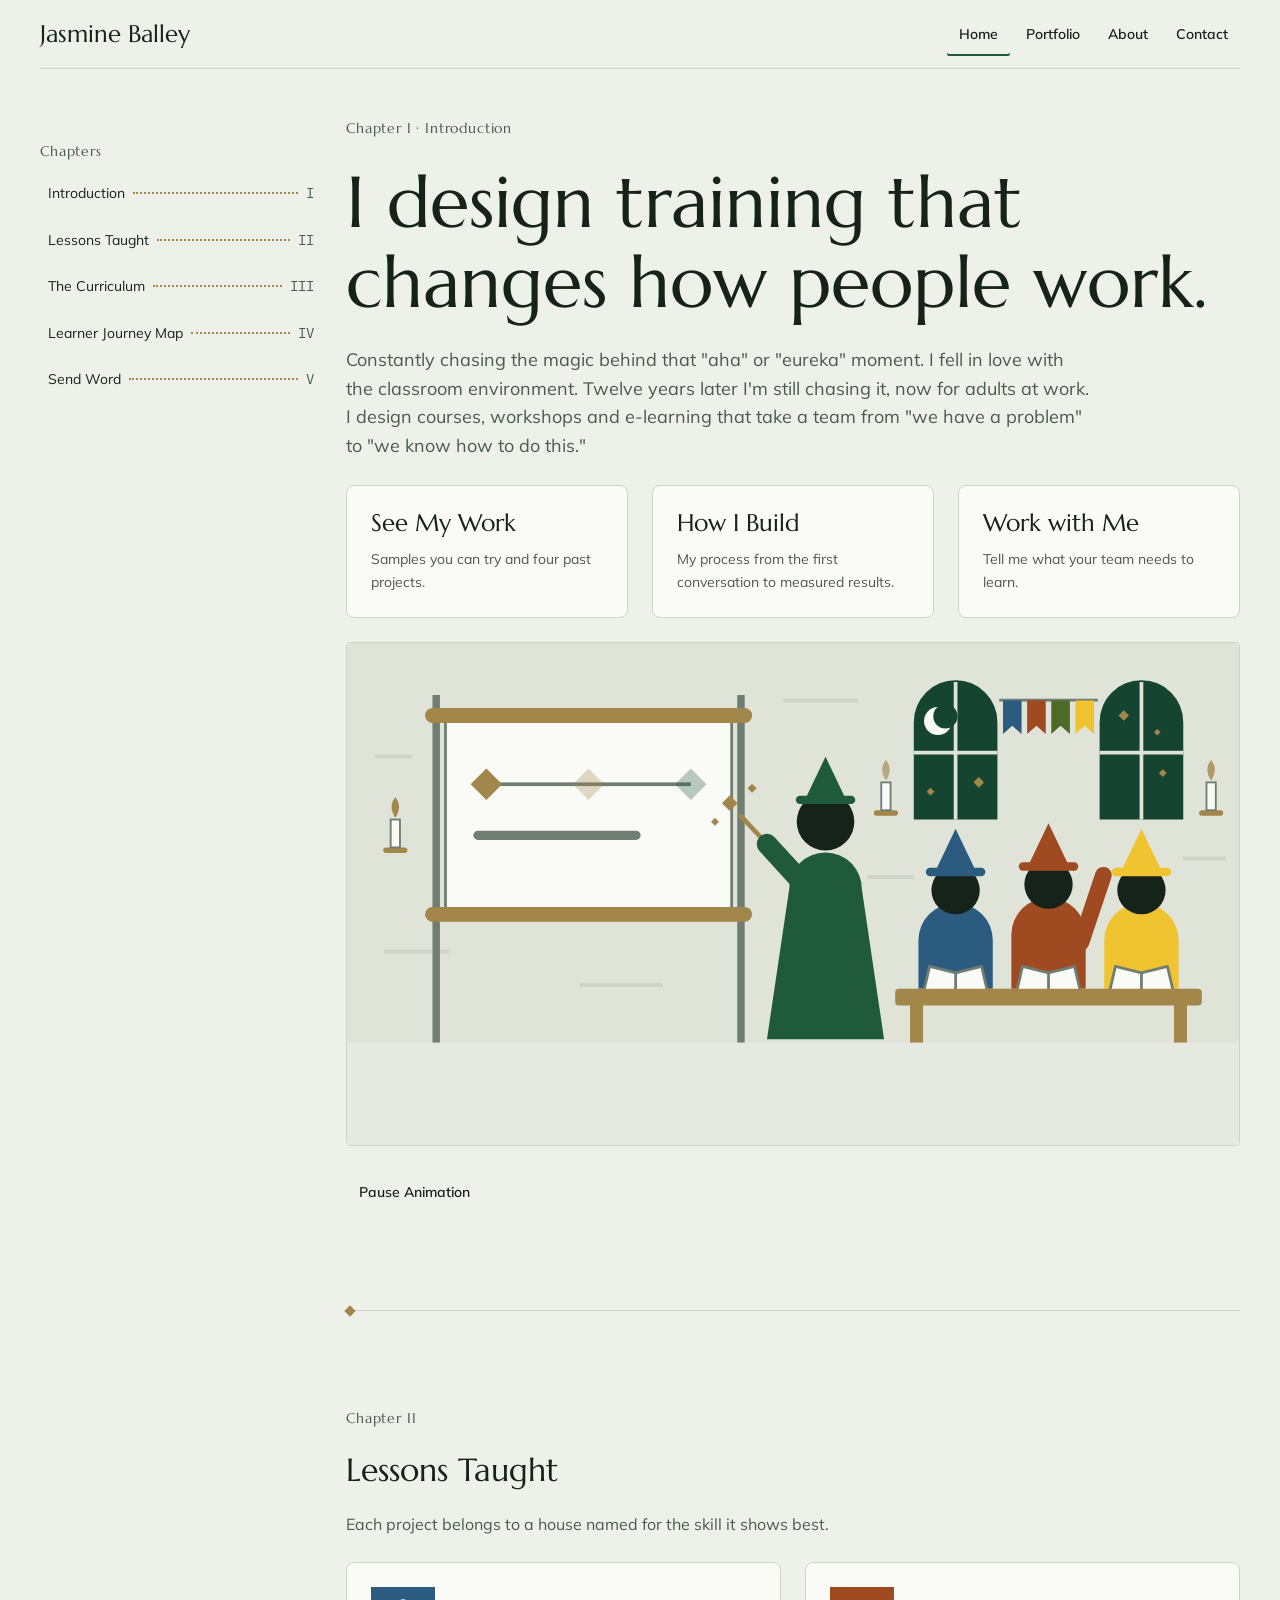
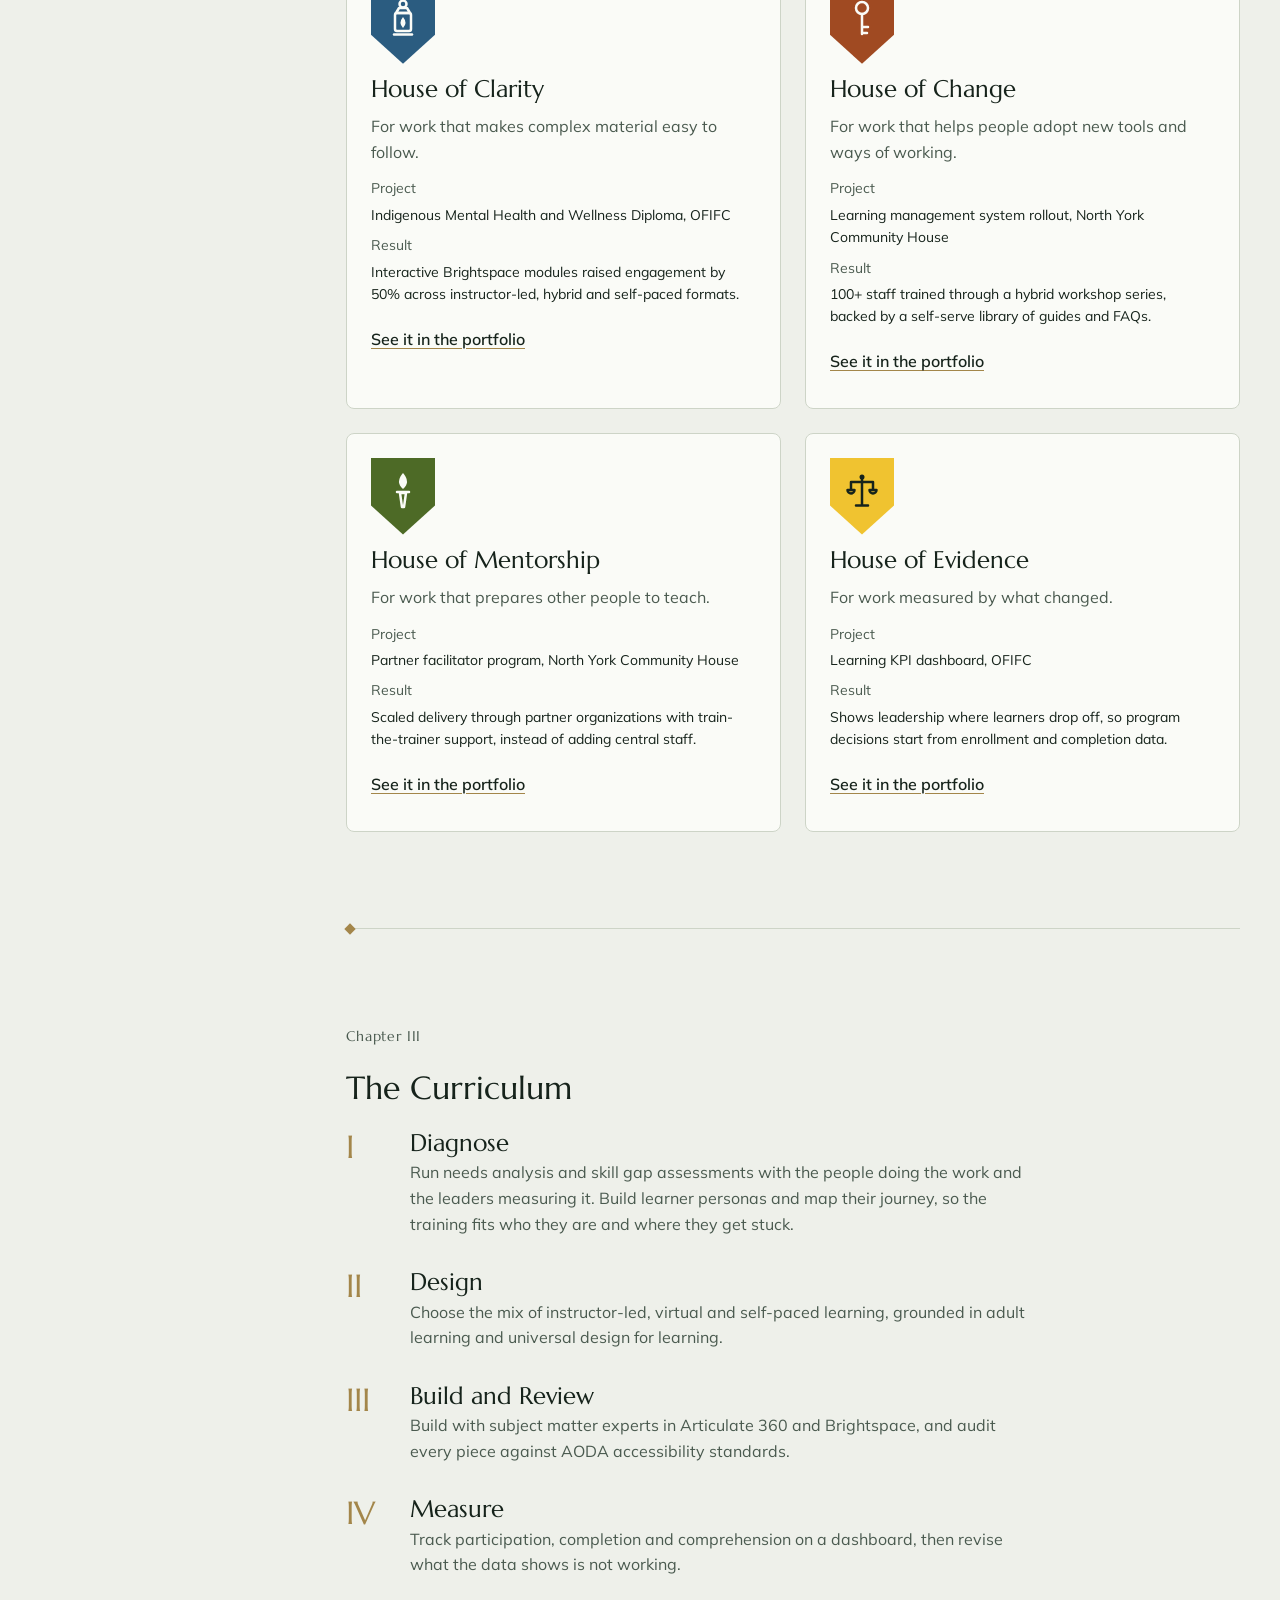
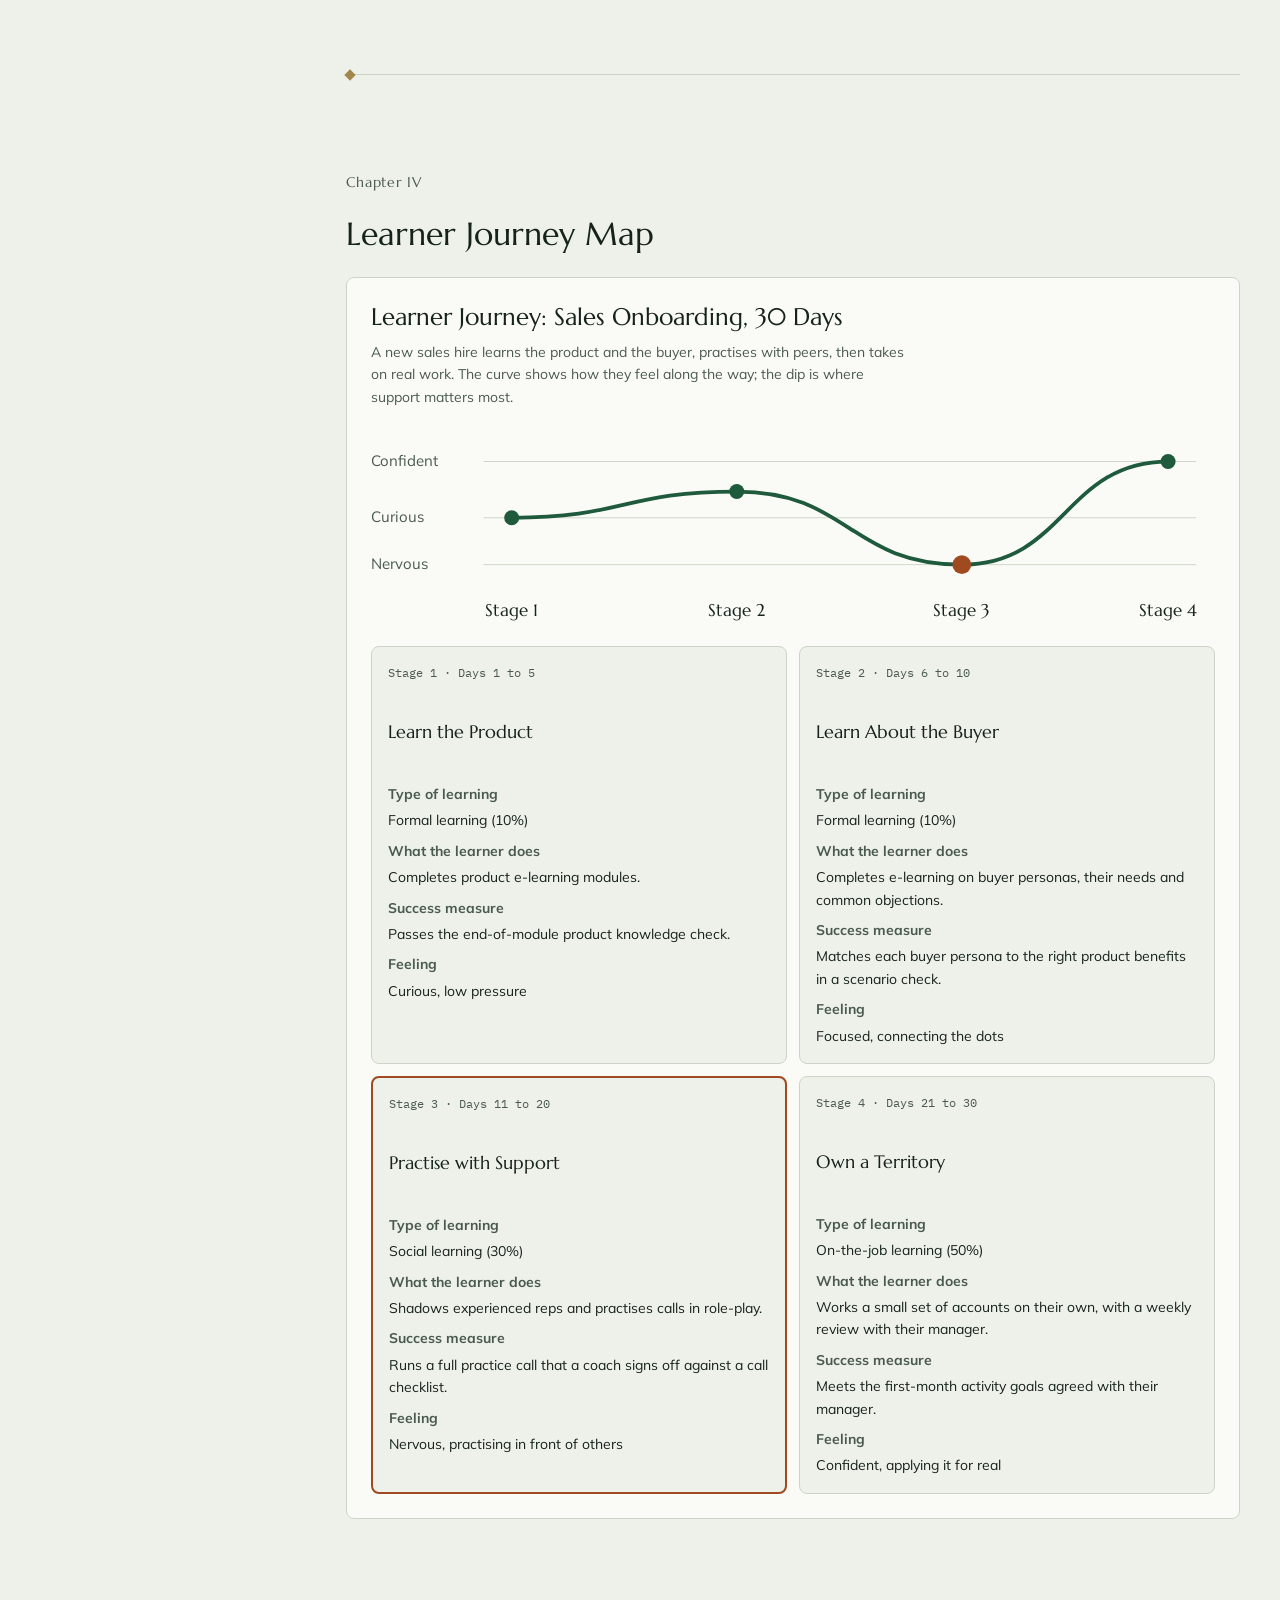
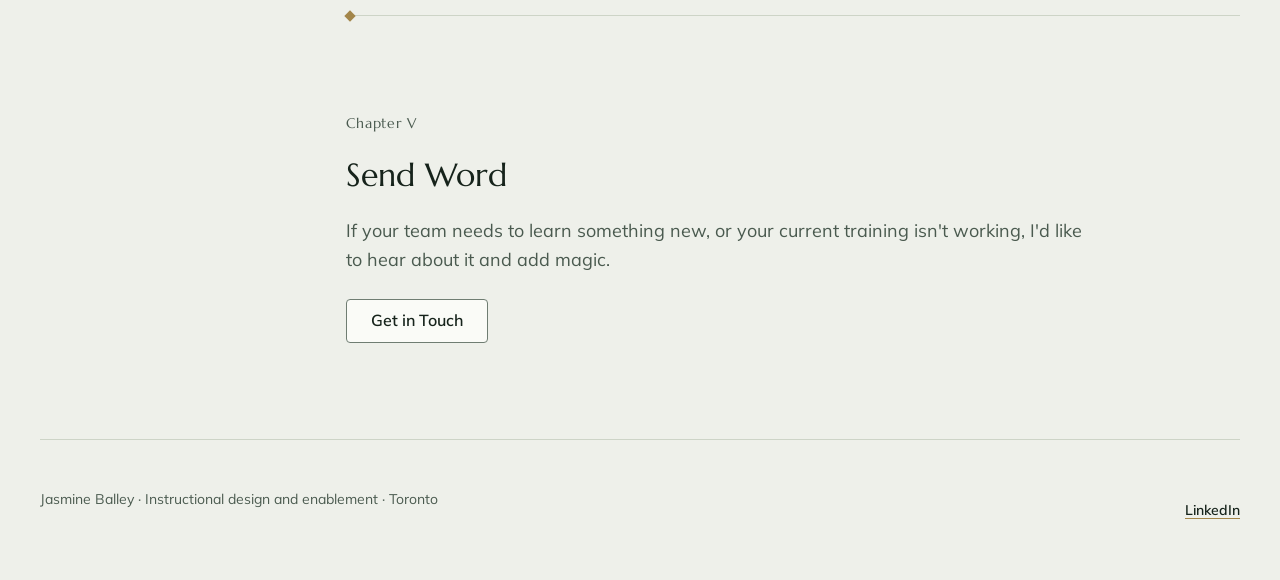
==== index.html @ 53a8314f "Add portfolio website for jasmineballey.com Home, Portfolio, About, sample course (six modules) and " ====
<!doctype html>
<html lang="en">
<head>
<meta charset="utf-8">
<meta name="viewport" content="width=device-width, initial-scale=1, viewport-fit=cover">
<title>Jasmine Balley | Instructional Designer</title>
<meta name="description" content="Jasmine Balley is an instructional designer who builds courses, workshops and e-learning that help teams learn new ways of working.">
<link rel="preconnect" href="https://fonts.googleapis.com">
<link rel="preconnect" href="https://fonts.gstatic.com" crossorigin>
<link rel="stylesheet" href="https://fonts.googleapis.com/css2?family=Marcellus&family=Mulish:wght@400;600;700&family=IBM+Plex+Mono:wght@400;500&display=swap">
<link rel="stylesheet" href="tokens.css">
<link rel="stylesheet" href="site.css">
</head>
<body>
<div class="site">
  <div class="wf"><div class="wf-inner">
    <header class="site-header">
  <a class="brand" href="index.html">Jasmine Balley</a>
  <nav class="site-nav" aria-label="Main">
    <ul>
      <li><a class="nav-link" href="index.html" aria-current="page">Home</a></li>
      <li><a class="nav-link" href="portfolio.html">Portfolio</a></li>
      <li><a class="nav-link" href="about.html">About</a></li>
      <li><a class="nav-link" href="index.html#c-5">Contact</a></li>
    </ul>
  </nav>
</header>

    <div class="g12">
      <aside class="md-4 lg-3">
        <nav class="toc" aria-label="Chapters">
          <p class="eyebrow">Chapters</p>
          <ol>
            <li><a href="#c-1"><span class="title">Introduction</span><span class="num">I</span></a></li>
            <li><a href="#c-2"><span class="title">Lessons Taught</span><span class="num">II</span></a></li>
            <li><a href="#c-3"><span class="title">The Curriculum</span><span class="num">III</span></a></li>
            <li><a href="#c-4"><span class="title">Learner Journey Map</span><span class="num">IV</span></a></li>
            <li><a href="#c-5"><span class="title">Send Word</span><span class="num">V</span></a></li>
          </ol>
        </nav>
      </aside>

      <main class="md-8 lg-9">
        <section class="chapter" id="c-1" aria-labelledby="c-1-h">
          <p class="eyebrow">Chapter I · Introduction</p>
          <h1 class="display" id="c-1-h">I design training that changes how people work.</h1>
          <p class="lead">Constantly chasing the magic behind that "aha" or "eureka" moment. I fell in love with the classroom environment. Twelve years later I'm still chasing it, now for adults at work. I design courses, workshops and e-learning that take a team from "we have a problem" to "we know how to do this."</p>
          <div class="doors">
            <a class="card door" href="portfolio.html"><span class="door-title">See My Work</span><span class="door-text">Samples you can try and four past projects.</span></a>
            <a class="card door" href="#c-3"><span class="door-title">How I Build</span><span class="door-text">My process from the first conversation to measured results.</span></a>
            <a class="card door" href="#c-5"><span class="door-title">Work with Me</span><span class="door-text">Tell me what your team needs to learn.</span></a>
          </div>
          <svg class="ill home-ill" viewBox="0 0 960 540" role="img" aria-label="Animated illustration: in a castle classroom at night, an instructor in a pointed hat casts three spells with her wand. Each spell sends sparkles to a scroll and adds one step of a three-step plan. When the plan is complete, a learner at the desk waves a raised hand.">
            <rect class="f-wall" width="960" height="540"/>
            <rect class="f-subtle" x="40" y="330" width="70" height="4"/><rect class="f-subtle" x="250" y="366" width="90" height="4"/><rect class="f-subtle" x="470" y="60" width="80" height="4"/><rect class="f-subtle" x="30" y="120" width="40" height="4"/><rect class="f-subtle" x="560" y="250" width="50" height="4"/><rect class="f-subtle" x="900" y="230" width="46" height="4"/>
            <rect class="f-floor" y="430" width="960" height="110"/>
            <path class="f-night" d="M610 190 V85 a45 45 0 0 1 90 0 V190 Z"/><rect class="f-wall" x="653" y="42" width="4" height="148"/><rect class="f-wall" x="610" y="116" width="90" height="4"/><path class="f-night" d="M810 190 V85 a45 45 0 0 1 90 0 V190 Z"/><rect class="f-wall" x="853" y="42" width="4" height="148"/><rect class="f-wall" x="810" y="116" width="90" height="4"/>
            <circle class="f-surface" cx="636" cy="84" r="15"/><circle class="f-night" cx="644" cy="79" r="13"/>
            <rect class="f-gold" x="676" y="146" width="8" height="8" transform="rotate(45 680 150)"/><rect class="f-gold" x="625" y="157" width="6" height="6" transform="rotate(45 628 160)"/><rect class="f-gold" x="832" y="74" width="8" height="8" transform="rotate(45 836 78)"/><rect class="f-gold" x="875" y="137" width="6" height="6" transform="rotate(45 878 140)"/><rect class="f-gold" x="869.5" y="93.5" width="5" height="5" transform="rotate(45 872 96)"/>
            <rect class="f-line" x="702" y="60" width="106" height="3"/>
            <path class="f-clarity" d="M706 62 h20 v36 l-10 -9 l-10 9 Z"/><path class="f-change" d="M732 62 h20 v36 l-10 -9 l-10 9 Z"/><path class="f-mentorship" d="M758 62 h20 v36 l-10 -9 l-10 9 Z"/><path class="f-evidence" d="M784 62 h20 v36 l-10 -9 l-10 9 Z"/>
            <rect class="f-gold" x="567" y="180" width="26" height="6" rx="3"/><rect class="f-surface s-line" x="575" y="150" width="10" height="30" stroke-width="2"/><path class="f-gold" d="M580 148 q8 -12 0 -22 q-8 10 0 22 Z"><animate attributeName="opacity" values="1;0.6;0.9;0.7;1" dur="1.4s" begin="-0.0s" repeatCount="indefinite"/></path><rect class="f-gold" x="917" y="180" width="26" height="6" rx="3"/><rect class="f-surface s-line" x="925" y="150" width="10" height="30" stroke-width="2"/><path class="f-gold" d="M930 148 q8 -12 0 -22 q-8 10 0 22 Z"><animate attributeName="opacity" values="1;0.6;0.9;0.7;1" dur="1.4s" begin="-0.5s" repeatCount="indefinite"/></path><rect class="f-gold" x="39" y="220" width="26" height="6" rx="3"/><rect class="f-surface s-line" x="47" y="190" width="10" height="30" stroke-width="2"/><path class="f-gold" d="M52 188 q8 -12 0 -22 q-8 10 0 22 Z"><animate attributeName="opacity" values="1;0.6;0.9;0.7;1" dur="1.4s" begin="-1.0s" repeatCount="indefinite"/></path>
            <rect class="f-line" x="92" y="56" width="8" height="374"/>
            <rect class="f-line" x="420" y="56" width="8" height="374"/>
            <rect class="f-surface s-line" x="106" y="84" width="308" height="206" stroke-width="3"/>
            <rect class="f-gold" x="84" y="70" width="352" height="16" rx="8"/>
            <rect class="f-gold" x="84" y="284" width="352" height="16" rx="8"/>
            <rect class="f-line" x="150" y="150" width="220" height="4"/>
            <g opacity="0.3"><animate attributeName="opacity" values="0.3;0.3;1;1;0.3;0.3" keyTimes="0.0000;0.1556;0.1889;0.9111;0.9667;1.0000" dur="9s" repeatCount="indefinite"/><rect class="f-gold" x="138" y="140" width="24" height="24" transform="rotate(45 150 152)"/></g>
            <g opacity="0.3"><animate attributeName="opacity" values="0.3;0.3;1;1;0.3;0.3" keyTimes="0.0000;0.3778;0.4111;0.9111;0.9667;1.0000" dur="9s" repeatCount="indefinite"/><rect class="f-gold" x="248" y="140" width="24" height="24" transform="rotate(45 260 152)"/></g>
            <g opacity="0.3"><animate attributeName="opacity" values="0.3;0.3;1;1;0.3;0.3" keyTimes="0.0000;0.6000;0.6333;0.9111;0.9667;1.0000" dur="9s" repeatCount="indefinite"/><rect class="f-accent" x="358" y="140" width="24" height="24" transform="rotate(45 370 152)"/></g>
            <rect class="f-line" x="136" y="202" width="180" height="10" rx="5" opacity="0"><animate attributeName="opacity" values="0;0;1;1;0;0" keyTimes="0.0000;0.1556;0.1889;0.9111;0.9667;1.0000" dur="9s" repeatCount="indefinite"/></rect>
            <rect class="f-line" x="136" y="228" width="240" height="10" rx="5" opacity="0"><animate attributeName="opacity" values="0;0;1;1;0;0" keyTimes="0.0000;0.3778;0.4111;0.9111;0.9667;1.0000" dur="9s" repeatCount="indefinite"/></rect>
            <rect class="f-line" x="136" y="254" width="140" height="10" rx="5" opacity="0"><animate attributeName="opacity" values="0;0;1;1;0;0" keyTimes="0.0000;0.6000;0.6333;0.9111;0.9667;1.0000" dur="9s" repeatCount="indefinite"/></rect>
            <g>
            <animateTransform attributeName="transform" type="translate" values="0 0;0 -4;0 0" dur="3s" repeatCount="indefinite" calcMode="spline" keySplines="0.4 0 0.6 1;0.4 0 0.6 1"/>
            <g>
            <animateTransform attributeName="transform" type="rotate" values="0 494 266;18 494 266;-12 494 266;0 494 266;0 494 266;18 494 266;-12 494 266;0 494 266;0 494 266;18 494 266;-12 494 266;0 494 266;0 494 266" keyTimes="0.0000;0.0556;0.0944;0.1556;0.2222;0.2778;0.3167;0.3778;0.4444;0.5000;0.5389;0.6000;1.0000" dur="9s" repeatCount="indefinite" calcMode="spline" keySplines="0.4 0 0.2 1;0.4 0 0.2 1;0.4 0 0.2 1;0.4 0 0.2 1;0.4 0 0.2 1;0.4 0 0.2 1;0.4 0 0.2 1;0.4 0 0.2 1;0.4 0 0.2 1;0.4 0 0.2 1;0.4 0 0.2 1;0.4 0 0.2 1"/>
            <path class="s-gold" d="M452 220 L424 190" stroke-width="5" stroke-linecap="round"/>
            <rect class="f-gold" x="406" y="170" width="12" height="12" transform="rotate(45 412 176)"/><rect class="f-gold" x="432.5" y="156.5" width="7" height="7" transform="rotate(45 436 160)"/><rect class="f-gold" x="393" y="193" width="6" height="6" transform="rotate(45 396 196)"/>
            <path class="s-accent" d="M494 266 L452 220" stroke-width="22" stroke-linecap="round"/>
            </g>
            <path class="f-accent" d="M452 430 L476 268 a39 39 0 0 1 78 0 L578 430 Z"/>
            <circle class="f-ink" cx="515" cy="196" r="31"/>
            <path class="f-accent" d="M493 172 L515 126 L537 172 Z"/><rect class="f-accent" x="483" y="168" width="64" height="9" rx="4.5"/>
            </g>
            <g opacity="0"><animate attributeName="opacity" values="0;0;1;1;0;0" keyTimes="0.0000;0.0889;0.1000;0.1444;0.1556;1.0000" dur="9s" repeatCount="indefinite"/><animateTransform attributeName="transform" type="translate" values="0 0;0 0;-130 -67;-260 -54;-260 -54" keyTimes="0.0000;0.0889;0.1222;0.1556;1.0000" dur="9s" repeatCount="indefinite"/><rect class="f-gold" x="404" y="200" width="12" height="12" transform="rotate(45 410 206)"/></g><g opacity="0"><animate attributeName="opacity" values="0;0;1;1;0;0" keyTimes="0.0000;0.0956;0.1067;0.1511;0.1622;1.0000" dur="9s" repeatCount="indefinite"/><animateTransform attributeName="transform" type="translate" values="0 0;0 0;-130 -43;-260 -54;-260 -54" keyTimes="0.0000;0.0956;0.1289;0.1622;1.0000" dur="9s" repeatCount="indefinite"/><rect class="f-gold" x="406" y="202" width="8" height="8" transform="rotate(45 410 206)"/></g><g opacity="0"><animate attributeName="opacity" values="0;0;1;1;0;0" keyTimes="0.0000;0.1022;0.1133;0.1578;0.1689;1.0000" dur="9s" repeatCount="indefinite"/><animateTransform attributeName="transform" type="translate" values="0 0;0 0;-130 -19;-260 -54;-260 -54" keyTimes="0.0000;0.1022;0.1356;0.1689;1.0000" dur="9s" repeatCount="indefinite"/><rect class="f-gold" x="405" y="201" width="10" height="10" transform="rotate(45 410 206)"/></g><g opacity="0"><animate attributeName="opacity" values="0;0;1;1;0;0" keyTimes="0.0000;0.3111;0.3222;0.3667;0.3778;1.0000" dur="9s" repeatCount="indefinite"/><animateTransform attributeName="transform" type="translate" values="0 0;0 0;-75 -67;-150 -54;-150 -54" keyTimes="0.0000;0.3111;0.3444;0.3778;1.0000" dur="9s" repeatCount="indefinite"/><rect class="f-gold" x="404" y="200" width="12" height="12" transform="rotate(45 410 206)"/></g><g opacity="0"><animate attributeName="opacity" values="0;0;1;1;0;0" keyTimes="0.0000;0.3178;0.3289;0.3733;0.3844;1.0000" dur="9s" repeatCount="indefinite"/><animateTransform attributeName="transform" type="translate" values="0 0;0 0;-75 -43;-150 -54;-150 -54" keyTimes="0.0000;0.3178;0.3511;0.3844;1.0000" dur="9s" repeatCount="indefinite"/><rect class="f-gold" x="406" y="202" width="8" height="8" transform="rotate(45 410 206)"/></g><g opacity="0"><animate attributeName="opacity" values="0;0;1;1;0;0" keyTimes="0.0000;0.3244;0.3356;0.3800;0.3911;1.0000" dur="9s" repeatCount="indefinite"/><animateTransform attributeName="transform" type="translate" values="0 0;0 0;-75 -19;-150 -54;-150 -54" keyTimes="0.0000;0.3244;0.3578;0.3911;1.0000" dur="9s" repeatCount="indefinite"/><rect class="f-gold" x="405" y="201" width="10" height="10" transform="rotate(45 410 206)"/></g><g opacity="0"><animate attributeName="opacity" values="0;0;1;1;0;0" keyTimes="0.0000;0.5333;0.5444;0.5889;0.6000;1.0000" dur="9s" repeatCount="indefinite"/><animateTransform attributeName="transform" type="translate" values="0 0;0 0;-20 -67;-40 -54;-40 -54" keyTimes="0.0000;0.5333;0.5667;0.6000;1.0000" dur="9s" repeatCount="indefinite"/><rect class="f-gold" x="404" y="200" width="12" height="12" transform="rotate(45 410 206)"/></g><g opacity="0"><animate attributeName="opacity" values="0;0;1;1;0;0" keyTimes="0.0000;0.5400;0.5511;0.5956;0.6067;1.0000" dur="9s" repeatCount="indefinite"/><animateTransform attributeName="transform" type="translate" values="0 0;0 0;-20 -43;-40 -54;-40 -54" keyTimes="0.0000;0.5400;0.5733;0.6067;1.0000" dur="9s" repeatCount="indefinite"/><rect class="f-gold" x="406" y="202" width="8" height="8" transform="rotate(45 410 206)"/></g><g opacity="0"><animate attributeName="opacity" values="0;0;1;1;0;0" keyTimes="0.0000;0.5467;0.5578;0.6022;0.6133;1.0000" dur="9s" repeatCount="indefinite"/><animateTransform attributeName="transform" type="translate" values="0 0;0 0;-20 -19;-40 -54;-40 -54" keyTimes="0.0000;0.5467;0.5800;0.6133;1.0000" dur="9s" repeatCount="indefinite"/><rect class="f-gold" x="405" y="201" width="10" height="10" transform="rotate(45 410 206)"/></g>
            <path class="f-clarity" d="M615 372 V320 a40 40 0 0 1 80 0 V372 Z"/>
            <circle class="f-ink" cx="655" cy="266" r="26"/>
            <path class="f-clarity" d="M633 246 L655 200 L677 246 Z"/><rect class="f-clarity" x="623" y="242" width="64" height="9" rx="4.5"/>
            <g><animateTransform attributeName="transform" type="rotate" values="0 790 322;0 790 322;10 790 322;-4 790 322;10 790 322;-4 790 322;0 790 322;0 790 322" keyTimes="0.0000;0.6667;0.7056;0.7444;0.7833;0.8222;0.8611;1.0000" dur="9s" repeatCount="indefinite"/><path class="s-change" d="M790 322 L814 250" stroke-width="18" stroke-linecap="round"/></g>
            <path class="f-change" d="M715 372 V314 a40 40 0 0 1 80 0 V372 Z"/>
            <circle class="f-ink" cx="755" cy="260" r="26"/>
            <path class="f-change" d="M733 240 L755 194 L777 240 Z"/><rect class="f-change" x="723" y="236" width="64" height="9" rx="4.5"/>
            <path class="f-evidence" d="M815 372 V320 a40 40 0 0 1 80 0 V372 Z"/>
            <circle class="f-ink" cx="855" cy="266" r="26"/>
            <path class="f-evidence" d="M833 246 L855 200 L877 246 Z"/><rect class="f-evidence" x="823" y="242" width="64" height="9" rx="4.5"/>
            <path class="f-surface s-line" d="M621 374 L627 348 L655 355 L683 348 L689 374 Z" stroke-width="3" stroke-linejoin="round"/><path class="s-line" d="M655 355 V374" stroke-width="3"/><path class="f-surface s-line" d="M721 374 L727 348 L755 355 L783 348 L789 374 Z" stroke-width="3" stroke-linejoin="round"/><path class="s-line" d="M755 355 V374" stroke-width="3"/><path class="f-surface s-line" d="M821 374 L827 348 L855 355 L883 348 L889 374 Z" stroke-width="3" stroke-linejoin="round"/><path class="s-line" d="M855 355 V374" stroke-width="3"/>
            <rect class="f-gold" x="590" y="372" width="330" height="18" rx="4"/>
            <rect class="f-gold" x="606" y="388" width="14" height="42"/>
            <rect class="f-gold" x="890" y="388" width="14" height="42"/>
          </svg>
          <div class="btn-row"><button class="btn btn-ghost btn-sm anim-toggle" type="button" aria-pressed="false">Pause Animation</button></div>
          <script>
          (function () {
            var btn = document.querySelector('#c-1 .anim-toggle');
            var svg = document.querySelector('.home-ill');
            var paused = false;
            btn.addEventListener('click', function () {
              paused = !paused;
              if (paused) { svg.pauseAnimations(); } else { svg.unpauseAnimations(); }
              btn.setAttribute('aria-pressed', paused ? 'true' : 'false');
              btn.textContent = paused ? 'Play Animation' : 'Pause Animation';
            });
          })();
          </script>
        </section>

        <section class="chapter" id="c-2" aria-labelledby="c-2-h">
          <p class="eyebrow">Chapter II</p>
          <h2 class="chapter-title" id="c-2-h">Lessons Taught</h2>
          <p class="muted">Each project belongs to a house named for the skill it shows best.</p>
          <div class="house-grid">
            <article class="card house-clarity">
              <div class="crest-row"><div class="crest" aria-hidden="true"><svg class="crest-art" viewBox="0 0 32 40"><circle cx="16" cy="5" r="3.5"/><path d="M9 14 L12 9 H20 L23 14 Z"/><rect x="8" y="14" width="16" height="18" rx="2"/><path d="M7 35.5 H25"/><path class="solid" d="M16 18 q5 6 0 11 q-5 -5 0 -11 Z"/></svg></div></div>
              <h3>House of Clarity</h3>
              <p class="muted">For work that makes complex material easy to follow.</p>
              <dl>
                <div><dt>Project</dt><dd>Indigenous Mental Health and Wellness Diploma, OFIFC</dd></div>
                <div><dt>Result</dt><dd>Interactive Brightspace modules raised engagement by 50% across instructor-led, hybrid and self-paced formats.</dd></div>
              </dl>
              <a class="link link-standalone" href="portfolio.html#c-2">See it in the portfolio<span class="sr-only">: House of Clarity</span></a>
            </article>
            <article class="card house-change">
              <div class="crest-row"><div class="crest" aria-hidden="true"><svg class="crest-art" viewBox="0 0 32 40"><circle cx="16" cy="9" r="6"/><path d="M16 15 V35 M16 28 H22 M16 34 H21"/></svg></div></div>
              <h3>House of Change</h3>
              <p class="muted">For work that helps people adopt new tools and ways of working.</p>
              <dl>
                <div><dt>Project</dt><dd>Learning management system rollout, North York Community House</dd></div>
                <div><dt>Result</dt><dd>100+ staff trained through a hybrid workshop series, backed by a self-serve library of guides and FAQs.</dd></div>
              </dl>
              <a class="link link-standalone" href="portfolio.html#c-2">See it in the portfolio<span class="sr-only">: House of Change</span></a>
            </article>
            <article class="card house-mentorship">
              <div class="crest-row"><div class="crest" aria-hidden="true"><svg class="crest-art" viewBox="0 0 32 40"><path d="M13 23 L15 37 H17 L19 23 Z"/><path d="M10 22 H22"/><path class="solid" d="M16 3 q8 9 0 16 q-8 -7 0 -16 Z"/></svg></div></div>
              <h3>House of Mentorship</h3>
              <p class="muted">For work that prepares other people to teach.</p>
              <dl>
                <div><dt>Project</dt><dd>Partner facilitator program, North York Community House</dd></div>
                <div><dt>Result</dt><dd>Scaled delivery through partner organizations with train-the-trainer support, instead of adding central staff.</dd></div>
              </dl>
              <a class="link link-standalone" href="portfolio.html#c-2">See it in the portfolio<span class="sr-only">: House of Mentorship</span></a>
            </article>
            <article class="card house-evidence">
              <div class="crest-row"><div class="crest" aria-hidden="true"><svg class="crest-art" viewBox="0 0 32 40"><path d="M16 9 V34 M10 35.5 H22 M5 12 H27 M5 12 V20 M27 12 V20"/><path d="M1.5 20 H8.5 a3.5 3.5 0 0 1 -7 0 Z M23.5 20 H30.5 a3.5 3.5 0 0 1 -7 0 Z"/><circle class="solid" cx="16" cy="7" r="2.5"/></svg></div></div>
              <h3>House of Evidence</h3>
              <p class="muted">For work measured by what changed.</p>
              <dl>
                <div><dt>Project</dt><dd>Learning KPI dashboard, OFIFC</dd></div>
                <div><dt>Result</dt><dd>Shows leadership where learners drop off, so program decisions start from enrollment and completion data.</dd></div>
              </dl>
              <a class="link link-standalone" href="portfolio.html#c-2">See it in the portfolio<span class="sr-only">: House of Evidence</span></a>
            </article>
          </div>
        </section>

        <section class="chapter" id="c-3" aria-labelledby="c-3-h">
          <p class="eyebrow">Chapter III</p>
          <h2 class="chapter-title" id="c-3-h">The Curriculum</h2>
          <ol class="steps">
            <li><h3>Diagnose</h3><p class="muted">Run needs analysis and skill gap assessments with the people doing the work and the leaders measuring it. Build learner personas and map their journey, so the training fits who they are and where they get stuck.</p></li>
            <li><h3>Design</h3><p class="muted">Choose the mix of instructor-led, virtual and self-paced learning, grounded in adult learning and universal design for learning.</p></li>
            <li><h3>Build and Review</h3><p class="muted">Build with subject matter experts in Articulate 360 and Brightspace, and audit every piece against AODA accessibility standards.</p></li>
            <li><h3>Measure</h3><p class="muted">Track participation, completion and comprehension on a dashboard, then revise what the data shows is not working.</p></li>
          </ol>
        </section>

        <section class="chapter" id="c-4" aria-labelledby="c-4-h">
          <p class="eyebrow">Chapter IV</p>
          <h2 class="chapter-title" id="c-4-h">Learner Journey Map</h2>
        <figure class="jm" aria-labelledby="jm-h">
          <figcaption class="jm-head">
            <h3 class="jm-heading" id="jm-h">Learner Journey: Sales Onboarding, 30 Days</h3>
            <p class="small muted">A new sales hire learns the product and the buyer, practises with peers, then takes on real work. The curve shows how they feel along the way; the dip is where support matters most.</p>
          </figcaption>
          <svg class="jm-curve" viewBox="0 0 900 220" role="img" aria-label="Emotion curve: the new hire starts curious, grows more focused while learning about the buyer, dips to nervous during practice in stage 3, then rises to confident once they own a territory in stage 4."><line class="jm-grid" x1="120" x2="880" y1="40" y2="40"/><text class="jm-axis" x="0" y="45">Confident</text><line class="jm-grid" x1="120" x2="880" y1="100" y2="100"/><text class="jm-axis" x="0" y="105">Curious</text><line class="jm-grid" x1="120" x2="880" y1="150" y2="150"/><text class="jm-axis" x="0" y="155">Nervous</text><path class="jm-line" d="M150 100 C270 100 270 72 390 72 C510 72 510 150 630 150 C740 150 740 40 850 40"/><circle class="jm-dot" cx="150" cy="100" r="8"/><text class="jm-stage" x="150" y="205" text-anchor="middle">Stage 1</text><circle class="jm-dot" cx="390" cy="72" r="8"/><text class="jm-stage" x="390" y="205" text-anchor="middle">Stage 2</text><circle class="jm-dot jm-low" cx="630" cy="150" r="10"/><text class="jm-stage" x="630" y="205" text-anchor="middle">Stage 3</text><circle class="jm-dot" cx="850" cy="40" r="8"/><text class="jm-stage" x="850" y="205" text-anchor="middle">Stage 4</text></svg>
            <ol class="jm-cards">
            <li class="card jm-card">
              <p class="jm-num">Stage 1 · Days 1 to 5</p>
              <h4 class="jm-title">Learn the Product</h4>
              <dl class="jm-rows">
                <div><dt>Type of learning</dt><dd>Formal learning (10%)</dd></div>
                <div><dt>What the learner does</dt><dd>Completes product e-learning modules.</dd></div>
                <div><dt>Success measure</dt><dd>Passes the end-of-module product knowledge check.</dd></div>
                <div><dt>Feeling</dt><dd>Curious, low pressure</dd></div>
              </dl>
            </li>
            <li class="card jm-card">
              <p class="jm-num">Stage 2 · Days 6 to 10</p>
              <h4 class="jm-title">Learn About the Buyer</h4>
              <dl class="jm-rows">
                <div><dt>Type of learning</dt><dd>Formal learning (10%)</dd></div>
                <div><dt>What the learner does</dt><dd>Completes e-learning on buyer personas, their needs and common objections.</dd></div>
                <div><dt>Success measure</dt><dd>Matches each buyer persona to the right product benefits in a scenario check.</dd></div>
                <div><dt>Feeling</dt><dd>Focused, connecting the dots</dd></div>
              </dl>
            </li>
            <li class="card jm-card jm-card-low">
              <p class="jm-num">Stage 3 · Days 11 to 20</p>
              <h4 class="jm-title">Practise with Support</h4>
              <dl class="jm-rows">
                <div><dt>Type of learning</dt><dd>Social learning (30%)</dd></div>
                <div><dt>What the learner does</dt><dd>Shadows experienced reps and practises calls in role-play.</dd></div>
                <div><dt>Success measure</dt><dd>Runs a full practice call that a coach signs off against a call checklist.</dd></div>
                <div><dt>Feeling</dt><dd>Nervous, practising in front of others</dd></div>
              </dl>
            </li>
            <li class="card jm-card">
              <p class="jm-num">Stage 4 · Days 21 to 30</p>
              <h4 class="jm-title">Own a Territory</h4>
              <dl class="jm-rows">
                <div><dt>Type of learning</dt><dd>On-the-job learning (50%)</dd></div>
                <div><dt>What the learner does</dt><dd>Works a small set of accounts on their own, with a weekly review with their manager.</dd></div>
                <div><dt>Success measure</dt><dd>Meets the first-month activity goals agreed with their manager.</dd></div>
                <div><dt>Feeling</dt><dd>Confident, applying it for real</dd></div>
              </dl>
            </li>
            </ol>
          </figure>
        </section>

        <section class="chapter" id="c-5" aria-labelledby="c-5-h">
          <p class="eyebrow">Chapter V</p>
          <h2 class="chapter-title" id="c-5-h">Send Word</h2>
          <p class="lead">If your team needs to learn something new, or your current training isn't working, I'd like to hear about it and add magic.</p>
          <div class="btn-row"><a class="btn btn-secondary" href="mailto:jasmineballey@live.com?subject=Training%20Project%20Enquiry" aria-label="Get in touch by email">Get in Touch</a></div>
        </section>
      </main>
    </div>

    <footer class="site-footer">
  <p>Jasmine Balley · Instructional design and enablement · Toronto</p>
  <ul>
    <li><a class="link link-standalone" href="https://www.linkedin.com/in/jasmine-balley/" target="_blank" rel="noopener">LinkedIn</a></li>
  </ul>
</footer>
  </div></div>
</div>
</body>
</html>
---- tokens.css ----
/* =====================================================================
   TOKENS FILE
   Design direction: Conservatory, light mode only.
   Every visual value lives here. Components below read only these
   variables. Layout: 12-column grid, 1200px max, mobile-first,
   container queries at 48em (768px) and 64em (1024px). CSS cannot read
   variables inside @container conditions, so those two values are the
   only literals. All color pairs checked for WCAG 2.2 AA.
   ===================================================================== */
:root {
  /* Type */
  --font-display: "Marcellus", "Trajan Pro", Georgia, serif;
  --font-body: "Mulish", system-ui, -apple-system, "Segoe UI", sans-serif;
  --font-mono: "IBM Plex Mono", ui-monospace, Menlo, Consolas, monospace;
  --display-weight: 400;
  --text-1: 0.75rem;
  --text-2: 0.875rem;
  --text-3: 1rem;
  --text-4: 1.125rem;
  --text-5: 1.5rem;
  --text-6: 2rem;
  --text-7: 3rem;
  --text-8: 4.5rem;
  --weight-regular: 400;
  --weight-medium: 600;
  --weight-bold: 700;
  --leading-tight: 1.1;
  --leading-snug: 1.3;
  --leading-body: 1.6;
  --tracking-label: 0.06em;
  --underline-offset: 0.2em;
  --measure: 68ch;

  /* Color */
  --color-bg: #eef0ea;
  --color-surface: #fafbf7;
  --color-surface-sunken: #dfe3d8;
  --color-surface-hover: #e6e9e0;
  --color-text: #16231b;
  --color-text-muted: #4a5a4f;
  --color-border: #6f7d72;
  --color-border-subtle: #cdd4c7;
  --color-accent: #1f5a3d;
  --color-accent-hover: #2a6e4c;
  --color-accent-active: #154530;
  --color-accent-contrast: #fafbf7;
  --color-ornament: #a3864a;
  --color-disabled-bg: #dfe3d8;
  --color-disabled-text: #626c64;
  --color-success: #2b6a3a;
  --color-warning: #7a5a00;
  --color-danger: #a32626;
  --color-focus: #16231b;
  --color-house-clarity: #2b5c80;
  --color-house-change: #a04a22;
  --color-house-mentorship: #4d6a26;
  --color-house-evidence: #f0c330;
  --color-house-evidence-ink: #16231b;
  --color-house-ink: #fafbf7;

  /* Spacing (4px base) */
  --space-1: 4px;
  --space-2: 8px;
  --space-3: 12px;
  --space-4: 16px;
  --space-5: 24px;
  --space-6: 32px;
  --space-7: 48px;
  --space-8: 64px;
  --space-9: 96px;
  --space-10: 128px;

  /* Layout */
  --content-max: 1200px;
  --gutter: 24px;
  --page-pad-mobile: 16px;
  --page-pad-desktop: 24px;
  --hit-min: 44px;

  /* Shape */
  --border-width: 1px;
  --focus-width: 2px;
  --radius-sm: 2px;
  --radius-md: 4px;
  --radius-lg: 8px;
  --shadow-1: 0 1px 2px rgb(22 35 27 / 0.10), 0 8px 24px rgb(22 35 27 / 0.07);

  /* Motion */
  --duration-hover: 150ms;
  --duration-state: 250ms;
  --ease: ease-out;

  /* Illustration */
  --color-illus-skin: #b07a57;
  --color-illus-hair: #1e1612;
  --duration-ambient: 6s;
  --motion-spark-x: 64px;
  --motion-spark-y: 12px;
  --motion-wave-x: -30px;
  --motion-bob-y: 5px;
  --motion-slosh: 7deg;
  --motion-rise-y: -22px;

  /* Layers */
  --z-sticky: 10;

  color-scheme: light;
}
@media (prefers-reduced-motion: reduce) {
  :root { --duration-hover: 0ms; --duration-state: 0ms; }
}
/* ======================= END TOKENS FILE ============================ */
---- site.css ----
/* ---------- Reset (sub-pages have no publish skeleton) ---------- */
:root { padding-top: env(safe-area-inset-top, 0px); padding-bottom: env(safe-area-inset-bottom, 0px); }
body { margin: 0; }
img { max-width: 100%; }
[hidden] { display: none !important; }
/* ---------- Base ---------- */
*, *::before, *::after { box-sizing: border-box; }
body {
  background: var(--color-bg);
  color: var(--color-text);
  font-family: var(--font-body);
  font-size: var(--text-3);
  line-height: var(--leading-body);
}
h1, h2, h3, p, ul, ol, dl, dd { margin: 0; }
h1, h2, h3 {
  font-family: var(--font-display);
  font-weight: var(--display-weight);
  line-height: var(--leading-tight);
  text-wrap: balance;
}
p, li, dd { max-width: var(--measure); }
:focus-visible { outline: var(--focus-width) solid var(--color-focus); outline-offset: var(--focus-width); }
.sr-only { position: absolute; width: var(--border-width); height: var(--border-width); overflow: hidden; clip-path: inset(50%); white-space: nowrap; }
.todo { font-family: var(--font-mono); background: var(--color-surface-sunken); border-radius: var(--radius-sm); padding-inline: var(--space-1); }

/* ---------- Component: Button ---------- */
.btn {
  display: inline-flex; align-items: center; justify-content: center;
  min-height: var(--hit-min);
  padding-block: var(--space-2); padding-inline: var(--space-5);
  border: var(--border-width) solid transparent; border-radius: var(--radius-md);
  font: inherit; font-weight: var(--weight-medium);
  text-decoration: none; cursor: pointer;
  transition: background-color var(--duration-hover) var(--ease), color var(--duration-hover) var(--ease), border-color var(--duration-hover) var(--ease);
}
.btn-primary { background: var(--color-accent); color: var(--color-accent-contrast); }
.btn-primary:hover { background: var(--color-accent-hover); }
.btn-primary:active { background: var(--color-accent-active); }
.btn-secondary { background: var(--color-surface); color: var(--color-text); border-color: var(--color-border); }
.btn-secondary:hover { background: var(--color-surface-hover); }
.btn-secondary:active { background: var(--color-surface-sunken); }
.btn-ghost { background: transparent; color: var(--color-text); }
.btn-ghost:hover { background: var(--color-surface-hover); }
.btn-ghost:active { background: var(--color-surface-sunken); }
.btn:disabled, .btn[aria-disabled="true"] { background: var(--color-disabled-bg); color: var(--color-disabled-text); border-color: transparent; cursor: not-allowed; }
.btn-row { display: flex; flex-wrap: wrap; gap: var(--space-3); }
.btn-sm { min-height: var(--hit-min); padding-inline: var(--space-3); font-size: var(--text-2); }

/* ---------- Component: Link ---------- */
.link {
  color: var(--color-text);
  text-decoration: underline; text-decoration-color: var(--color-ornament);
  text-underline-offset: var(--underline-offset); text-decoration-thickness: var(--border-width);
  transition: text-decoration-color var(--duration-hover) var(--ease);
}
.link:hover { text-decoration-color: var(--color-text); text-decoration-thickness: var(--focus-width); }
.link:active { color: var(--color-text-muted); }
.link-standalone { display: inline-flex; align-items: center; min-height: var(--hit-min); font-weight: var(--weight-medium); }

/* ---------- Component: Section header ---------- */
.eyebrow {
  font-family: var(--font-display); font-size: var(--text-2);
  color: var(--color-text-muted); letter-spacing: var(--tracking-label);
}

/* ---------- Component: Card ---------- */
.card {
  display: grid; gap: var(--space-3); align-content: start;
  background: var(--color-surface);
  border: var(--border-width) solid var(--color-border-subtle);
  border-radius: var(--radius-lg);
  padding: var(--space-5);
  transition: border-color var(--duration-hover) var(--ease), box-shadow var(--duration-hover) var(--ease);
}
.card:hover { border-color: var(--color-border); box-shadow: var(--shadow-1); }
.card h3 { font-size: var(--text-5); }
.card dl { display: grid; gap: var(--space-2); font-size: var(--text-2); }
.card dl div { display: grid; gap: var(--space-1); }
.card dt { color: var(--color-text-muted); }

/* ---------- Placeholder image (labeled box) ---------- */
.ph {
  display: grid; place-items: center; text-align: center;
  background: var(--color-surface-sunken);
  border: var(--border-width) dashed var(--color-border);
  border-radius: var(--radius-md);
  color: var(--color-text-muted);
  font-family: var(--font-mono); font-size: var(--text-2);
  padding: var(--space-4);
  aspect-ratio: 16 / 9; width: 100%; max-width: 100%;
}

/* House crest: placeholder shape until crest art exists */
.house-clarity { --house: var(--color-house-clarity); }
.house-change { --house: var(--color-house-change); }
.house-mentorship { --house: var(--color-house-mentorship); }
.house-evidence { --house: var(--color-house-evidence); }
.crest-row { display: flex; align-items: center; gap: var(--space-4); }
.crest {
  display: grid; place-items: center; flex: none;
  width: var(--space-8); aspect-ratio: 5 / 6;
  background: var(--house);
  color: var(--color-house-ink);
  font-family: var(--font-display); font-size: var(--text-5);
  clip-path: polygon(0 0, 100% 0, 100% 62%, 50% 100%, 0 62%);
  padding-bottom: var(--space-3);
}
.crest-label { font-family: var(--font-mono); font-size: var(--text-1); color: var(--color-text-muted); }

/* ---------- Site shell ---------- */
.site { container-type: inline-size; }
.wf {
  padding-left: max(var(--page-pad-mobile), env(safe-area-inset-left, 0px));
  padding-right: max(var(--page-pad-mobile), env(safe-area-inset-right, 0px));
}
@container (min-width: 48em) {
  .wf {
    padding-left: max(var(--page-pad-desktop), env(safe-area-inset-left, 0px));
    padding-right: max(var(--page-pad-desktop), env(safe-area-inset-right, 0px));
  }
}
.wf-inner { max-width: var(--content-max); margin-inline: auto; }
.g12 { display: grid; grid-template-columns: repeat(12, minmax(0, 1fr)); column-gap: var(--gutter); }
.g12 > * { grid-column: 1 / -1; min-width: 0; }
@container (min-width: 48em) { .md-4 { grid-column: span 4; } .md-8 { grid-column: span 8; } }
@container (min-width: 64em) { .lg-3 { grid-column: span 3; } .lg-9 { grid-column: span 9; } }
.muted { color: var(--color-text-muted); }

/* Component: Nav */
.brand { display: inline-flex; align-items: center; min-height: var(--hit-min); font-family: var(--font-display); font-size: var(--text-5); color: var(--color-text); text-decoration: none; }
.site-nav ul { display: flex; flex-wrap: wrap; gap: var(--space-1); list-style: none; padding: 0; }
.nav-link {
  display: inline-flex; align-items: center; min-height: var(--hit-min);
  padding-inline: var(--space-3); border-radius: var(--radius-sm);
  color: var(--color-text); text-decoration: none; font-size: var(--text-2); font-weight: var(--weight-medium);
  transition: background-color var(--duration-hover) var(--ease);
}
.nav-link:hover { background: var(--color-surface-hover); }
.nav-link:active { background: var(--color-surface-sunken); }

/* Component: Footer */
.site-footer {
  display: flex; flex-wrap: wrap; justify-content: space-between; gap: var(--space-4);
  padding-block: var(--space-7);
  border-top: var(--border-width) solid var(--color-border-subtle);
  font-size: var(--text-2); color: var(--color-text-muted);
}
.site-footer ul { display: flex; flex-wrap: wrap; gap: var(--space-4); list-style: none; padding: 0; align-items: center; }

/* Contents (book) */
.toc { display: grid; gap: var(--space-2); align-content: start; padding-block: var(--space-7) var(--space-5); }
@container (min-width: 48em) { .toc { position: sticky; top: var(--space-5); } }
.toc ol { list-style: none; padding: 0; display: grid; }
.toc a {
  display: grid; grid-template-columns: auto 1fr auto; align-items: baseline; gap: var(--space-2);
  min-height: var(--hit-min); padding-block: var(--space-3); padding-inline: var(--space-2);
  border-radius: var(--radius-sm);
  color: var(--color-text); text-decoration: none; font-size: var(--text-2);
  transition: background-color var(--duration-hover) var(--ease);
}
.toc a::after { content: ""; grid-column: 2; grid-row: 1; border-bottom: var(--focus-width) dotted var(--color-ornament); transform: translateY(calc(-1 * var(--space-1))); }
.toc .title { grid-column: 1; grid-row: 1; }
.toc .num { grid-column: 3; grid-row: 1; font-family: var(--font-mono); color: var(--color-text-muted); font-variant-numeric: tabular-nums; }
.toc a:hover { background: var(--color-surface-hover); }
.toc a:active { background: var(--color-surface-sunken); }

/* Chapters */
.chapter { display: grid; gap: var(--space-5); padding-block: var(--space-8); scroll-margin-top: var(--space-5); position: relative; border-top: var(--border-width) solid var(--color-border-subtle); }
.chapter::before { content: ""; position: absolute; top: 0; left: 0; width: var(--space-2); aspect-ratio: 1; background: var(--color-ornament); transform: translate(0, -50%) rotate(45deg); }
.chapter:first-child { border-top: 0; padding-top: var(--space-7); }
.chapter:first-child::before { display: none; }
@container (min-width: 48em) { .chapter { padding-block: var(--space-9); } }
.chapter-title { font-size: var(--text-6); }
.display { font-size: var(--text-6); }
@container (min-width: 48em) { .display { font-size: var(--text-7); } }
@container (min-width: 64em) { .display { font-size: var(--text-8); } }
.lead { font-size: var(--text-4); color: var(--color-text-muted); }

.facts { display: grid; gap: var(--space-4) var(--gutter); border-top: var(--border-width) solid var(--color-border-subtle); padding-top: var(--space-5); }
@container (min-width: 48em) { .facts { grid-template-columns: repeat(2, minmax(0, 1fr)); } }
.facts div { display: grid; gap: var(--space-1); }
.facts dt { font-family: var(--font-display); font-size: var(--text-2); color: var(--color-text-muted); letter-spacing: var(--tracking-label); }

.house-grid { display: grid; gap: var(--gutter); }
@container (min-width: 48em) { .house-grid { grid-template-columns: repeat(2, minmax(0, 1fr)); } }

.steps { list-style: none; padding: 0; display: grid; gap: var(--space-6); counter-reset: step; }
.steps li { counter-increment: step; display: grid; grid-template-columns: var(--space-7) 1fr; gap: var(--space-1) var(--space-4); }
.steps li::before { content: counter(step, upper-roman); grid-row: span 2; font-family: var(--font-display); font-size: var(--text-6); line-height: var(--leading-tight); color: var(--color-ornament); }
.steps h3 { font-size: var(--text-5); }

.mono { font-family: var(--font-mono); }
.select-all { user-select: all; }

fieldset { border: 0; padding: 0; margin: 0; min-width: 0; }
legend { padding: 0; }

.small { font-size: var(--text-2); }
.page-title { font-size: var(--text-6); }
@container (min-width: 48em) { .page-title { font-size: var(--text-7); } }

/* Sticky site menu: the whole header from tablet up, the link row alone on phones */
html { scroll-padding-top: calc(var(--hit-min) + var(--space-7)); }
body::before { content: ""; position: fixed; inset: 0 0 auto; height: env(safe-area-inset-top, 0px); z-index: var(--z-sticky); background: var(--color-bg); }
.site-header { display: contents; }
.site-header .brand { display: flex; padding-top: var(--space-2); }
.site-nav { position: sticky; top: env(safe-area-inset-top, 0px); z-index: var(--z-sticky); background: var(--color-bg); border-bottom: var(--border-width) solid var(--color-border-subtle); padding-block: var(--space-2); }
.site-nav ul { gap: 0; justify-content: space-between; }
.nav-link { padding-inline: var(--space-1); min-width: var(--hit-min); justify-content: center; }
@container (min-width: 48em) {
  .site-header { display: flex; flex-wrap: wrap; align-items: center; justify-content: space-between; gap: var(--space-2) var(--space-4); position: sticky; top: env(safe-area-inset-top, 0px); z-index: var(--z-sticky); background: var(--color-bg); border-bottom: var(--border-width) solid var(--color-border-subtle); padding-block: var(--space-3); }
  .site-header .brand { display: inline-flex; padding-top: 0; }
  .site-nav { position: static; border-bottom: 0; padding-block: 0; }
  .site-nav ul { gap: var(--space-1); justify-content: flex-start; }
  .nav-link { padding-inline: var(--space-3); }
  .toc { top: calc(var(--hit-min) + var(--space-7)); }
}

/* Nav states */
.nav-link[aria-current="page"] { box-shadow: inset 0 calc(-1 * var(--focus-width)) 0 var(--color-accent); }
.nav-link[aria-disabled="true"] { color: var(--color-disabled-text); cursor: not-allowed; }
.nav-link[aria-disabled="true"]:hover { background: transparent; }

/* ---------- Component: Badge ---------- */
.badge {
  display: inline-flex; align-items: center; width: fit-content;
  padding-block: var(--space-1); padding-inline: var(--space-2);
  border: var(--border-width) solid var(--color-border); border-radius: var(--radius-sm);
  font-size: var(--text-1); font-weight: var(--weight-medium);
  letter-spacing: var(--tracking-label); line-height: var(--leading-snug);
}

/* ---------- Component: Tabs ---------- */
.tabs { display: flex; flex-wrap: wrap; gap: var(--space-1); border-bottom: var(--border-width) solid var(--color-border-subtle); }
.tab {
  min-height: var(--hit-min); padding-inline: var(--space-4);
  background: transparent; border: 0; border-bottom: var(--focus-width) solid transparent;
  font: inherit; font-weight: var(--weight-medium); color: var(--color-text-muted); cursor: pointer;
  transition: background-color var(--duration-hover) var(--ease), color var(--duration-hover) var(--ease), border-color var(--duration-state) var(--ease);
}
.tab:hover { color: var(--color-text); background: var(--color-surface-hover); }
.tab:active { background: var(--color-surface-sunken); }
.tab[aria-selected="true"] { color: var(--color-text); border-bottom-color: var(--color-accent); }
.tab:disabled { color: var(--color-disabled-text); cursor: not-allowed; }

/* ---------- Component: Table ---------- */
.table-wrap { overflow-x: auto; border: var(--border-width) solid var(--color-border-subtle); border-radius: var(--radius-lg); background: var(--color-surface); }
.table { width: 100%; border-collapse: collapse; font-size: var(--text-2); }
.table th, .table td { text-align: left; vertical-align: top; padding-block: var(--space-3); padding-inline: var(--space-4); border-bottom: var(--border-width) solid var(--color-border-subtle); }
.table thead th { color: var(--color-text-muted); font-weight: var(--weight-medium); }
.table tbody tr:last-child th, .table tbody tr:last-child td { border-bottom: 0; }
.table .num { font-family: var(--font-mono); font-variant-numeric: tabular-nums; }

/* ---------- Home: three doors ---------- */
.doors { display: grid; gap: var(--gutter); }
@container (min-width: 48em) { .doors { grid-template-columns: repeat(3, minmax(0, 1fr)); } }
.door { color: var(--color-text); text-decoration: none; min-height: var(--hit-min); }
.door:active { background: var(--color-surface-hover); }
.door-title { font-family: var(--font-display); font-size: var(--text-5); line-height: var(--leading-tight); }
.door-text { font-size: var(--text-2); color: var(--color-text-muted); }

/* ---------- Portfolio: sample feature ---------- */
.feature { gap: var(--space-5) var(--gutter); }
@container (min-width: 64em) { .feature { grid-template-columns: minmax(0, 7fr) minmax(0, 5fr); align-items: center; } }
.feature .body { display: grid; gap: var(--space-3); align-content: start; }
.t { font-family: var(--font-display); font-size: var(--text-5); line-height: var(--leading-tight); }

/* ---------- Sample course ---------- */
.course-page { display: grid; gap: var(--space-5); }
.wf-inner > .course-page { padding-top: var(--space-5); }

/* Module list: numbered chips on phones, a full list beside the lesson from tablet up */
.lesson-cols { display: grid; gap: var(--space-5) var(--gutter); }
@container (min-width: 48em) { .lesson-cols { grid-template-columns: minmax(0, 4fr) minmax(0, 8fr); align-items: start; } }
@container (min-width: 64em) { .lesson-cols { grid-template-columns: minmax(0, 3fr) minmax(0, 9fr); } }
.modnav { display: grid; gap: var(--space-3); align-content: start; }
.modnav ol { list-style: none; padding: 0; display: flex; flex-wrap: wrap; gap: var(--space-2); }
.modnav li { max-width: none; }
.modnav a {
  display: grid; place-items: center; min-width: var(--hit-min); min-height: var(--hit-min);
  border: var(--border-width) solid var(--color-border-subtle); border-radius: var(--radius-md);
  background: var(--color-surface); color: var(--color-text); text-decoration: none; font-size: var(--text-2);
  transition: background-color var(--duration-hover) var(--ease), border-color var(--duration-hover) var(--ease);
}
.modnav a:hover { background: var(--color-surface-hover); border-color: var(--color-border); }
.modnav a:active { background: var(--color-surface-sunken); }
.modnav a[aria-current="page"] { border-color: var(--color-accent); box-shadow: inset 0 0 0 var(--border-width) var(--color-accent); font-weight: var(--weight-bold); }
.modnav .n { font-family: var(--font-mono); }
.modnav a[data-state="done"] .n::after { content: " done"; font-family: var(--font-body); font-size: var(--text-1); color: var(--color-text-muted); }
.modnav .title, .modnav .status { position: absolute; width: var(--border-width); height: var(--border-width); overflow: hidden; clip-path: inset(50%); white-space: nowrap; }
@container (min-width: 48em) {
  .lesson-cols > aside { position: sticky; top: calc(var(--hit-min) + var(--space-7)); }
  .modnav ol { display: grid; gap: var(--space-1); }
  .modnav a { grid-template-columns: auto minmax(0, 1fr); place-items: initial; align-items: center; gap: 0 var(--space-3); padding-block: var(--space-2); padding-inline: var(--space-3); }
  .modnav a[data-state="done"] .n::after { content: none; }
  .modnav .title, .modnav .status { position: static; width: auto; height: auto; overflow: visible; clip-path: none; white-space: normal; }
  .modnav .status { grid-column: 2; font-size: var(--text-1); color: var(--color-text-muted); font-weight: var(--weight-regular); }
}
.course-banner { display: grid; gap: var(--space-2); background: var(--color-accent); color: var(--color-accent-contrast); border-radius: var(--radius-lg); padding: var(--space-6) var(--space-5); }
.course-banner .title { font-family: var(--font-display); font-size: var(--text-6); line-height: var(--leading-tight); }
.course-code { font-family: var(--font-mono); font-size: var(--text-1); letter-spacing: var(--tracking-label); }
.course-meta { display: flex; flex-wrap: wrap; gap: var(--space-3) var(--space-7); margin: 0; padding-top: var(--space-3); border-top: var(--border-width) solid var(--color-accent-hover); }
.course-meta div { display: grid; gap: var(--space-1); }
.course-meta dt { font-size: var(--text-1); letter-spacing: var(--tracking-label); text-transform: uppercase; }
.course-meta dd { margin: 0; font-size: var(--text-2); font-weight: var(--weight-bold); }
.course-nav ul { display: flex; flex-wrap: wrap; align-items: center; gap: var(--space-1); list-style: none; padding: 0; padding-bottom: var(--space-2); border-bottom: var(--border-width) solid var(--color-border-subtle); max-width: none; }
.course-back { margin-left: auto; }
.btn-back { font-size: var(--text-2); }
.widget-title { font-family: var(--font-body); font-size: var(--text-2); font-weight: var(--weight-bold); letter-spacing: var(--tracking-label); color: var(--color-text-muted); line-height: var(--leading-snug); }
.welcome { gap: var(--space-5) var(--gutter); }
@container (min-width: 48em) { .welcome { grid-template-columns: minmax(0, 8fr) minmax(0, 4fr); align-items: center; } }
.welcome .body { display: grid; gap: var(--space-3); align-content: start; }
progress { width: 100%; accent-color: var(--color-accent); }
.tiles { list-style: none; padding: 0; display: grid; gap: var(--gutter); scroll-margin-top: var(--space-5); }
@container (min-width: 48em) { .tiles { grid-template-columns: repeat(2, minmax(0, 1fr)); } }
@container (min-width: 64em) { .tiles { grid-template-columns: repeat(3, minmax(0, 1fr)); } }
.tile { position: relative; max-width: none; }
.tile-meta { font-family: var(--font-mono); font-size: var(--text-2); color: var(--color-text-muted); }
.tile-link { color: var(--color-text); text-decoration: none; font-weight: var(--weight-bold); font-size: var(--text-4); }
.tile-link::after { content: ""; position: absolute; inset: 0; border-radius: var(--radius-lg); }
.tile-link:focus-visible { outline: none; }
.tile-link:focus-visible::after { outline: var(--focus-width) solid var(--color-focus); outline-offset: var(--focus-width); }
.tile:active { background: var(--color-surface-hover); }
.news { list-style: none; padding: 0; display: grid; gap: var(--space-4); }
.news li { display: grid; gap: var(--space-1); }
.news .label { font-weight: var(--weight-bold); }
.course-foot { display: flex; flex-wrap: wrap; align-items: center; justify-content: space-between; gap: var(--space-3) var(--space-5); }

/* Lesson pages */
.lesson { display: grid; gap: var(--space-5); padding-bottom: var(--space-7); }
.lesson h2 { font-size: var(--text-5); padding-top: var(--space-4); }
.lesson ul { padding-left: var(--space-5); display: grid; gap: var(--space-2); }
.lesson .pair { display: grid; gap: var(--space-3); max-width: var(--measure); }
.lesson .pair div { display: grid; gap: var(--space-1); border-left: var(--focus-width) solid var(--color-border); padding-left: var(--space-4); }
.lesson .pair dt { font-size: var(--text-2); font-weight: var(--weight-bold); color: var(--color-text-muted); }
.lesson .table-wrap { max-width: var(--measure); }
.choices { display: grid; gap: var(--space-2); max-width: var(--measure); }
.check { gap: var(--space-4); max-width: var(--measure); }
.check h2 { font-family: var(--font-body); font-size: var(--text-2); font-weight: var(--weight-bold); letter-spacing: var(--tracking-label); color: var(--color-text-muted); padding-top: 0; }
.check legend { font-size: var(--text-4); font-weight: var(--weight-bold); margin-bottom: var(--space-4); }
.choice {
  display: flex; align-items: center; gap: var(--space-3);
  min-height: var(--hit-min); padding-block: var(--space-2); padding-inline: var(--space-3);
  border: var(--border-width) solid var(--color-border-subtle); border-radius: var(--radius-md);
  background: var(--color-surface); cursor: pointer;
  transition: background-color var(--duration-hover) var(--ease), border-color var(--duration-hover) var(--ease);
}
.choice:hover { background: var(--color-surface-hover); }
.choice:active { background: var(--color-surface-sunken); }
.choice:has(input:checked) { border-color: var(--color-accent); }
.choice input { width: var(--space-5); height: var(--space-5); margin: 0; flex: none; accent-color: var(--color-accent); }
.feedback { font-weight: var(--weight-medium); }
.feedback[data-state="correct"] { color: var(--color-success); }
.feedback[data-state="incorrect"] { color: var(--color-danger); }
.pager { display: flex; flex-wrap: wrap; justify-content: space-between; align-items: center; gap: var(--space-4); border-top: var(--border-width) solid var(--color-border-subtle); padding-top: var(--space-5); }
.sources { font-size: var(--text-2); color: var(--color-text-muted); }

/* ---------- Learner journey map (emotion curve) ---------- */
.jm { display: grid; gap: var(--space-4); margin: 0; padding: var(--space-5); background: var(--color-surface); border: var(--border-width) solid var(--color-border-subtle); border-radius: var(--radius-lg); min-width: 0; }
.jm-head { display: grid; gap: var(--space-2); }
.jm-heading { font-family: var(--font-display); font-weight: var(--display-weight); font-size: var(--text-5); padding-top: 0; line-height: var(--leading-snug); }
.jm-curve { display: block; width: 100%; height: auto; }
.jm-grid { stroke: var(--color-border-subtle); stroke-width: 1; }
.jm-axis { fill: var(--color-text-muted); font-family: var(--font-body); font-size: var(--text-3); }
.jm-line { stroke: var(--color-accent); stroke-width: 4; fill: none; stroke-linecap: round; }
.jm-dot { fill: var(--color-accent); }
.jm-dot.jm-low { fill: var(--color-house-change); }
.jm-stage { fill: var(--color-text); font-family: var(--font-display); font-size: var(--text-4); }
.jm-cards { list-style: none; padding: 0; display: grid; gap: var(--space-3); max-width: none; }
@container (min-width: 48em) { .jm-cards { grid-template-columns: repeat(2, minmax(0, 1fr)); } }
.jm-cards > li.jm-card { display: grid; grid-template-columns: minmax(0, 1fr); gap: var(--space-3); align-content: start; counter-increment: none; padding: var(--space-4); max-width: none; background: var(--color-bg); }
.jm-cards > li.jm-card::before { content: none; }
.jm-card-low { border-color: var(--color-house-change); border-width: var(--focus-width); }
.jm-num { display: flex; flex-wrap: wrap; align-items: center; gap: var(--space-2); font-family: var(--font-mono); font-size: var(--text-1); color: var(--color-text-muted); }
.jm-title { font-family: var(--font-display); font-weight: var(--display-weight); font-size: var(--text-4); }
.jm-rows { display: grid; gap: var(--space-3); font-size: var(--text-2); }
.jm-rows div { display: grid; gap: var(--space-1); }
.jm-rows dt { display: flex; flex-wrap: wrap; align-items: center; gap: var(--space-2); font-weight: var(--weight-bold); color: var(--color-text-muted); }
.badge-draft { border-style: dashed; color: var(--color-text-muted); }
.jm-credit { font-size: var(--text-1); color: var(--color-text-muted); }

/* ---------- Illustration (inline SVG, every colour from tokens) ---------- */
.ill { display: block; width: 100%; height: auto; border: var(--border-width) solid var(--color-border-subtle); border-radius: var(--radius-md); }
.ill .f-wall { fill: var(--color-surface-sunken); }
.ill .f-floor { fill: var(--color-surface-hover); }
.ill .f-surface { fill: var(--color-surface); }
.ill .f-line { fill: var(--color-border); }
.ill .s-line { stroke: var(--color-border); }
.ill .f-ink { fill: var(--color-text); }
.ill .f-accent { fill: var(--color-accent); }
.ill .s-accent { stroke: var(--color-accent); fill: none; }
.ill .f-gold { fill: var(--color-ornament); }
.ill .f-clarity { fill: var(--color-house-clarity); }
.ill .f-change { fill: var(--color-house-change); }
.ill .s-change { stroke: var(--color-house-change); fill: none; }
.ill .f-evidence { fill: var(--color-house-evidence); }
.house-evidence .crest { color: var(--color-house-evidence-ink); }
/* Crest art (inline SVG, drawn in the crest's ink colour) */
.crest-art { display: block; width: var(--space-6); height: auto; fill: none; stroke: currentColor; stroke-width: 2.5; stroke-linecap: round; stroke-linejoin: round; }
.crest-art .solid { fill: currentColor; stroke: none; }
.ill .f-mentorship { fill: var(--color-house-mentorship); }
.ill .f-night { fill: var(--color-accent-active); }
.ill .f-subtle { fill: var(--color-border-subtle); }
.ill .s-gold { stroke: var(--color-ornament); fill: none; }
.ill .s-ink { stroke: var(--color-text); fill: none; }
.ill .s-clarity { stroke: var(--color-house-clarity); fill: none; }
.ill .t-score { fill: var(--color-accent); font-family: var(--font-display); font-size: var(--text-5); }
.ill .f-surface.s-ink { fill: var(--color-surface); }
.ill .t-big { fill: var(--color-text); font-family: var(--font-display); font-size: var(--text-8); }
.ill .t-cc { fill: var(--color-surface); font-family: var(--font-mono); font-weight: var(--weight-bold); font-size: var(--text-4); }
.ill .t-cc-sm { fill: var(--color-text); font-family: var(--font-mono); font-weight: var(--weight-bold); font-size: var(--text-2); }

/* Module covers (inline SVG, every colour from tokens) */
.cover { display: block; width: 100%; height: auto; border-radius: var(--radius-md); }
.cover .cv-bg { fill: var(--house); }
.cover .cv-surface { fill: var(--color-surface); }
.cover .cv-ink { fill: var(--color-text); }
.cover .cv-muted { fill: var(--color-border); }
.cover .cv-faint { fill: var(--color-border-subtle); }
.cover .cv-light { fill: var(--color-surface); }
.cover .cv-gold { fill: var(--color-ornament); }
.cover .cv-ok { fill: var(--color-accent); }
.cover .cv-box { fill: var(--color-surface); stroke: var(--color-border); stroke-width: 2; }
.cover .cv-stroke { stroke: var(--color-text); }
.cover .cv-line { stroke: var(--color-text); fill: none; }
.cover .cv-line-light { stroke: var(--color-surface); fill: none; }
.cover .cv-line-surface { stroke: var(--color-surface); fill: none; }
.cover .cv-tag { fill: var(--color-text); font-family: var(--font-mono); font-weight: var(--weight-bold); font-size: var(--text-5); }
.cover .cv-tag-s { fill: var(--color-text); font-family: var(--font-mono); font-weight: var(--weight-bold); font-size: var(--text-4); }
.cover .cv-big { fill: var(--color-text); font-family: var(--font-display); font-size: var(--text-8); }
.cover .cv-big.cv-faint-t { fill: var(--color-border-subtle); }
.cover .cv-cc { fill: var(--color-surface); font-family: var(--font-mono); font-weight: var(--weight-bold); font-size: var(--text-3); }
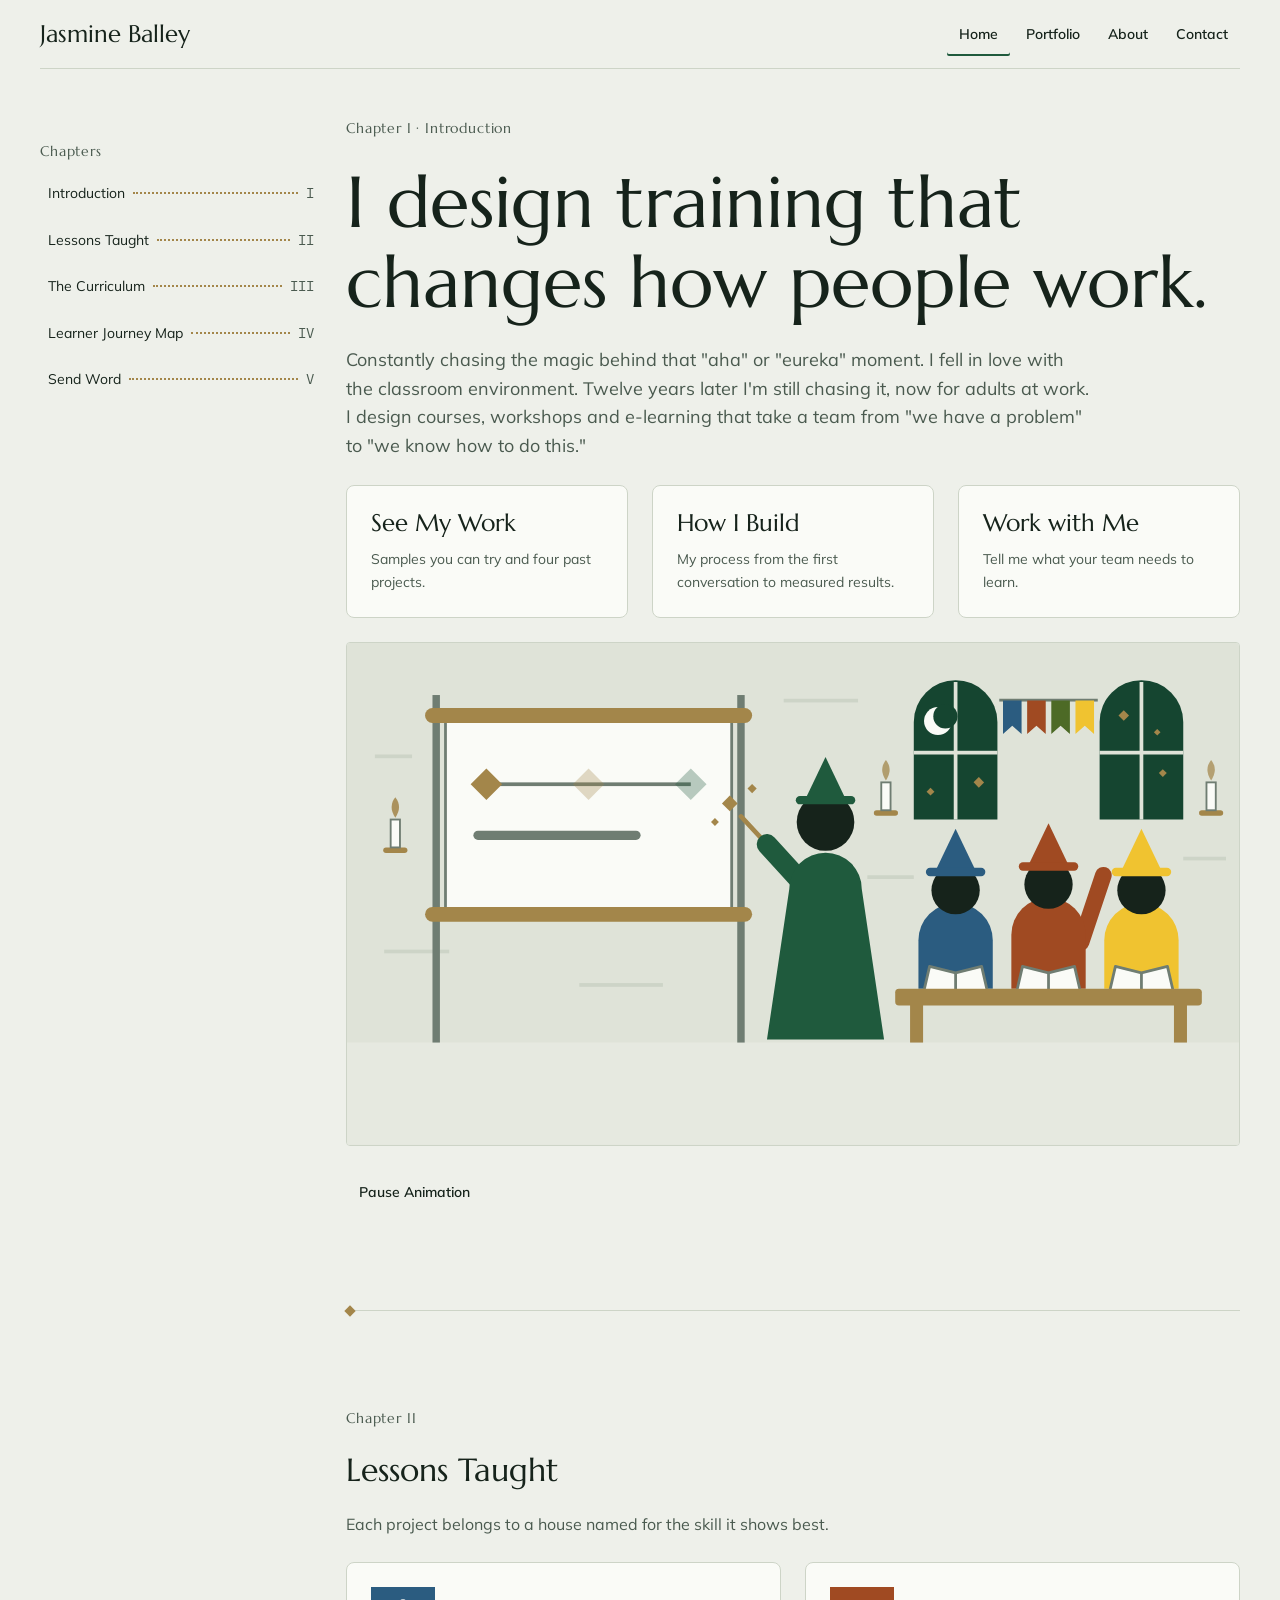
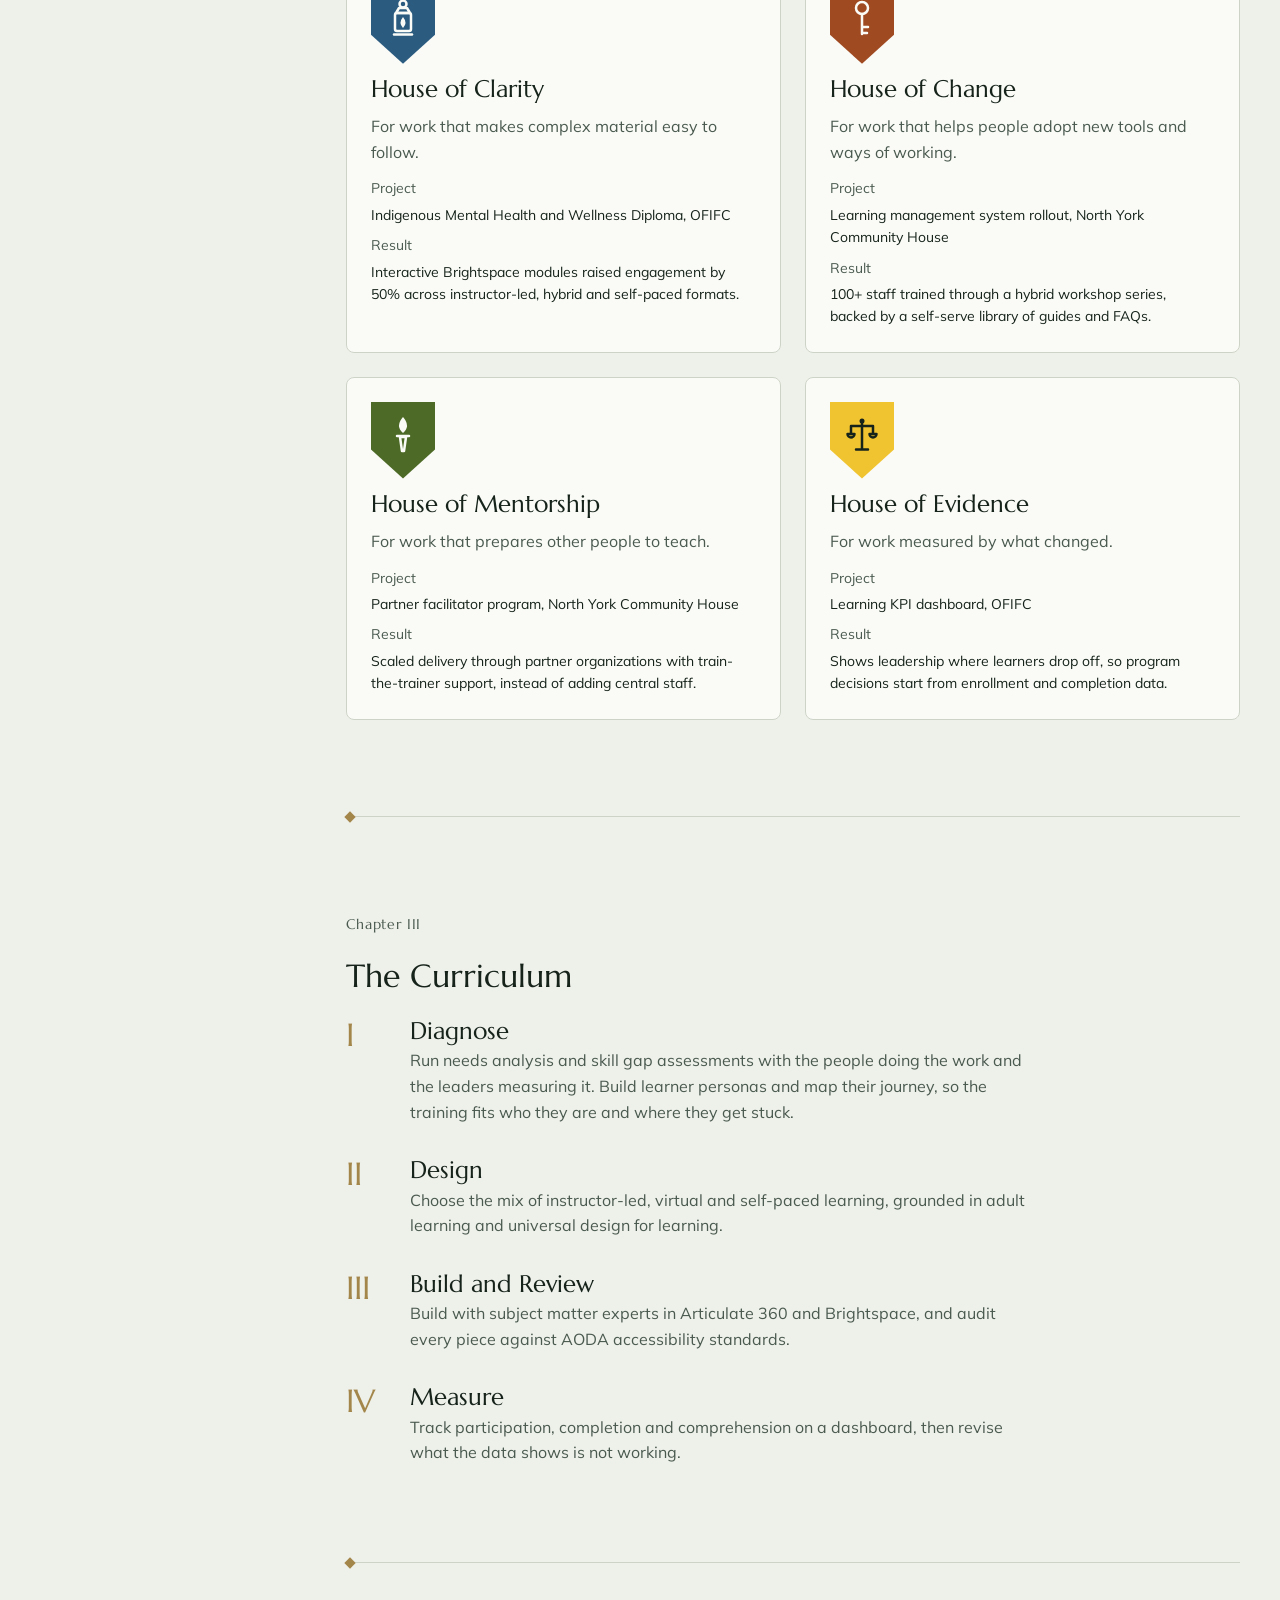
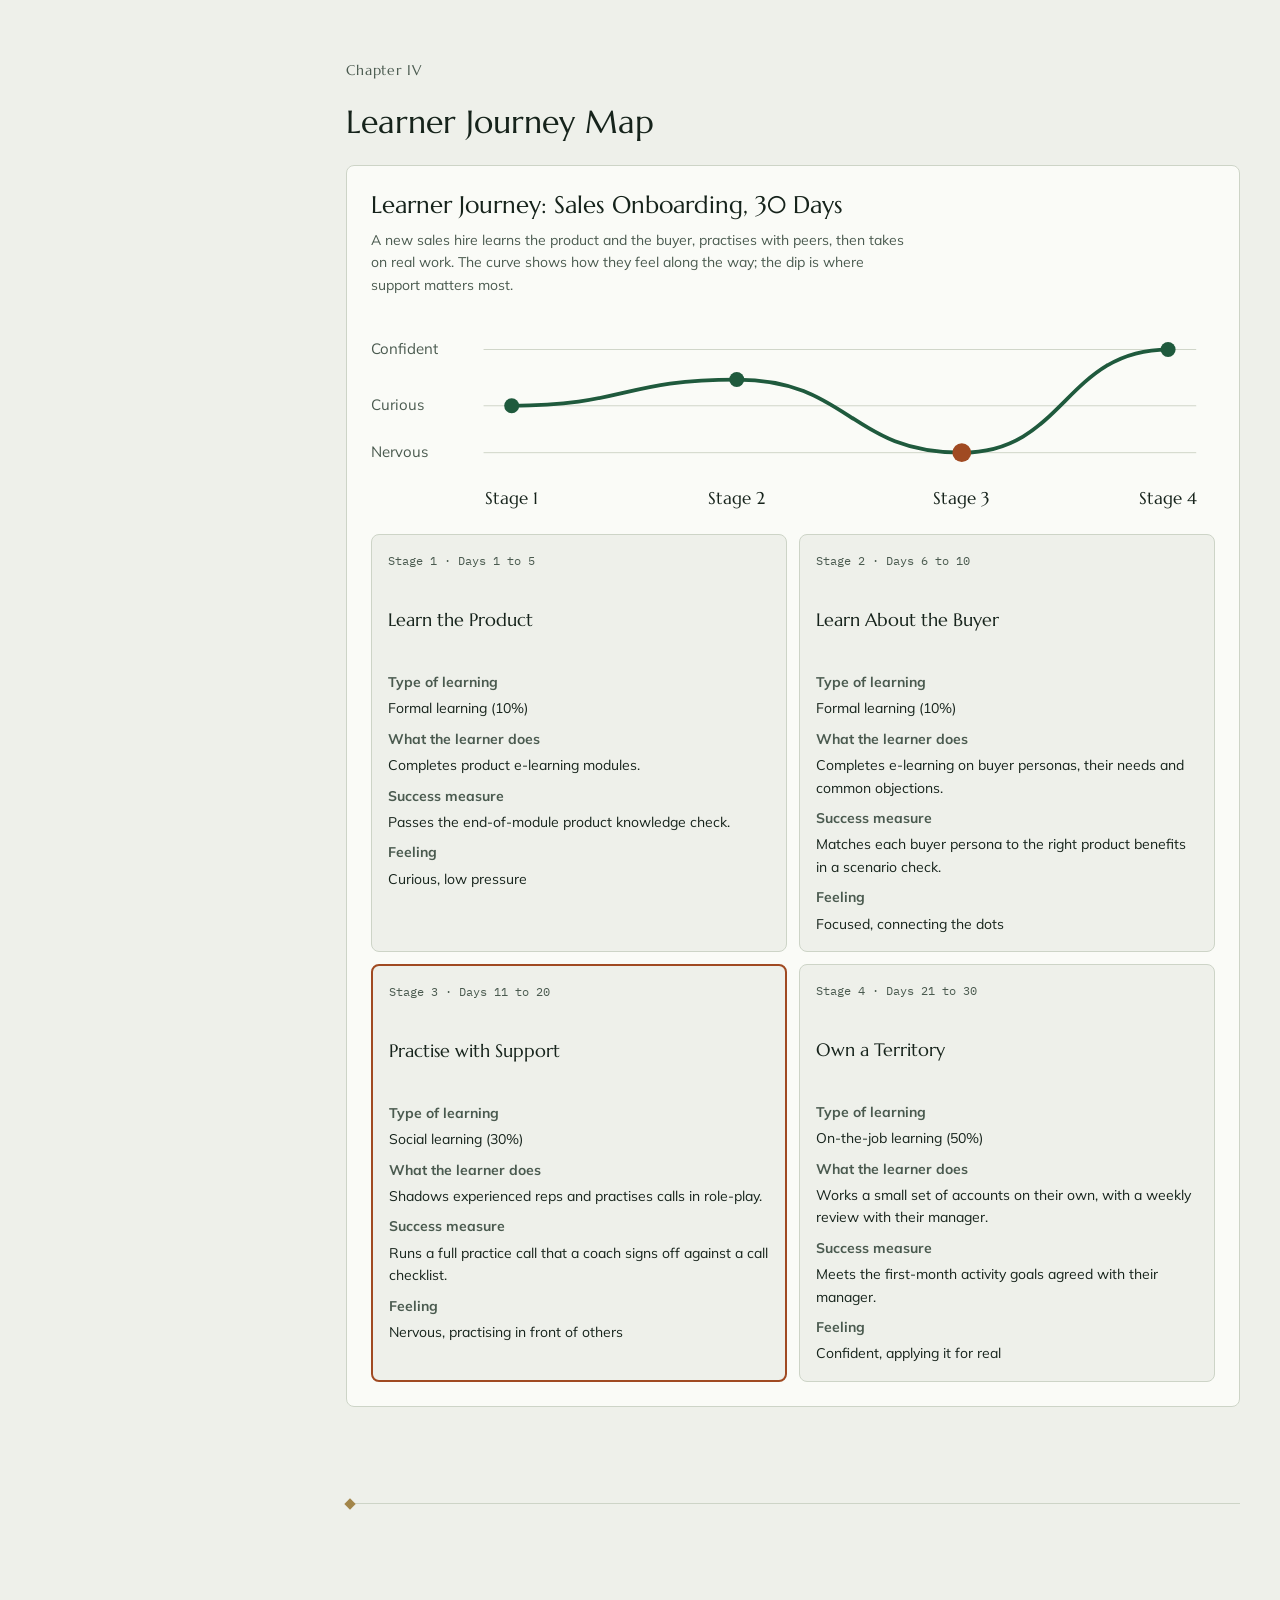
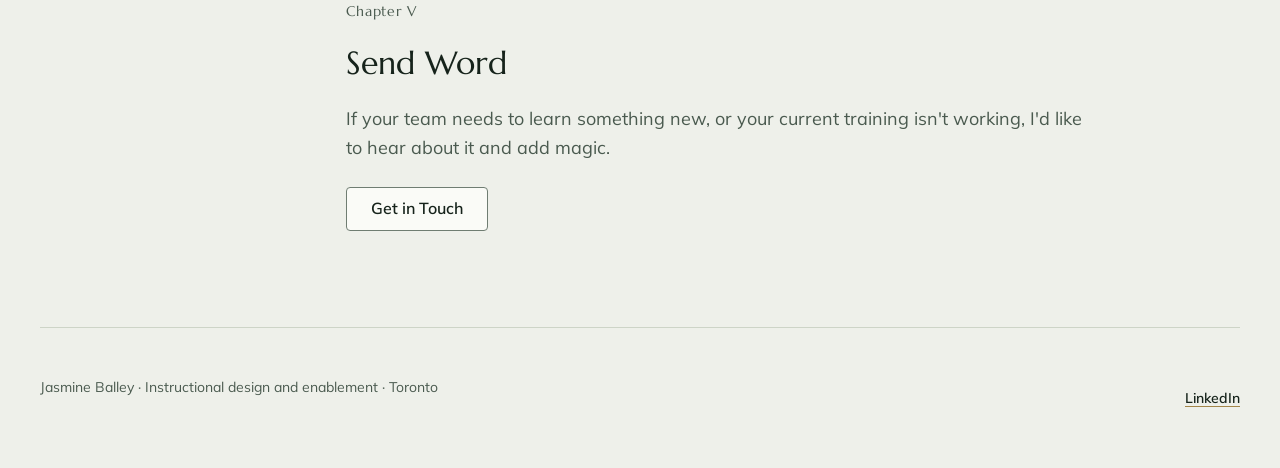
==== commit c116f939: "Remove portfolio links from Home house cards Hover shadow now only appears on cards that are clickab" ====
--- a/index.html
+++ b/index.html
@@ -129,7 +129,6 @@
                 <div><dt>Project</dt><dd>Indigenous Mental Health and Wellness Diploma, OFIFC</dd></div>
                 <div><dt>Result</dt><dd>Interactive Brightspace modules raised engagement by 50% across instructor-led, hybrid and self-paced formats.</dd></div>
               </dl>
-              <a class="link link-standalone" href="portfolio.html#c-2">See it in the portfolio<span class="sr-only">: House of Clarity</span></a>
             </article>
             <article class="card house-change">
               <div class="crest-row"><div class="crest" aria-hidden="true"><svg class="crest-art" viewBox="0 0 32 40"><circle cx="16" cy="9" r="6"/><path d="M16 15 V35 M16 28 H22 M16 34 H21"/></svg></div></div>
@@ -139,7 +138,6 @@
                 <div><dt>Project</dt><dd>Learning management system rollout, North York Community House</dd></div>
                 <div><dt>Result</dt><dd>100+ staff trained through a hybrid workshop series, backed by a self-serve library of guides and FAQs.</dd></div>
               </dl>
-              <a class="link link-standalone" href="portfolio.html#c-2">See it in the portfolio<span class="sr-only">: House of Change</span></a>
             </article>
             <article class="card house-mentorship">
               <div class="crest-row"><div class="crest" aria-hidden="true"><svg class="crest-art" viewBox="0 0 32 40"><path d="M13 23 L15 37 H17 L19 23 Z"/><path d="M10 22 H22"/><path class="solid" d="M16 3 q8 9 0 16 q-8 -7 0 -16 Z"/></svg></div></div>
@@ -149,7 +147,6 @@
                 <div><dt>Project</dt><dd>Partner facilitator program, North York Community House</dd></div>
                 <div><dt>Result</dt><dd>Scaled delivery through partner organizations with train-the-trainer support, instead of adding central staff.</dd></div>
               </dl>
-              <a class="link link-standalone" href="portfolio.html#c-2">See it in the portfolio<span class="sr-only">: House of Mentorship</span></a>
             </article>
             <article class="card house-evidence">
               <div class="crest-row"><div class="crest" aria-hidden="true"><svg class="crest-art" viewBox="0 0 32 40"><path d="M16 9 V34 M10 35.5 H22 M5 12 H27 M5 12 V20 M27 12 V20"/><path d="M1.5 20 H8.5 a3.5 3.5 0 0 1 -7 0 Z M23.5 20 H30.5 a3.5 3.5 0 0 1 -7 0 Z"/><circle class="solid" cx="16" cy="7" r="2.5"/></svg></div></div>
@@ -159,7 +156,6 @@
                 <div><dt>Project</dt><dd>Learning KPI dashboard, OFIFC</dd></div>
                 <div><dt>Result</dt><dd>Shows leadership where learners drop off, so program decisions start from enrollment and completion data.</dd></div>
               </dl>
-              <a class="link link-standalone" href="portfolio.html#c-2">See it in the portfolio<span class="sr-only">: House of Evidence</span></a>
             </article>
           </div>
         </section>
--- a/site.css
+++ b/site.css
@@ -74,7 +74,7 @@
   padding: var(--space-5);
   transition: border-color var(--duration-hover) var(--ease), box-shadow var(--duration-hover) var(--ease);
 }
-.card:hover { border-color: var(--color-border); box-shadow: var(--shadow-1); }
+a.card:hover, .card:has(a):hover { border-color: var(--color-border); box-shadow: var(--shadow-1); }
 .card h3 { font-size: var(--text-5); }
 .card dl { display: grid; gap: var(--space-2); font-size: var(--text-2); }
 .card dl div { display: grid; gap: var(--space-1); }
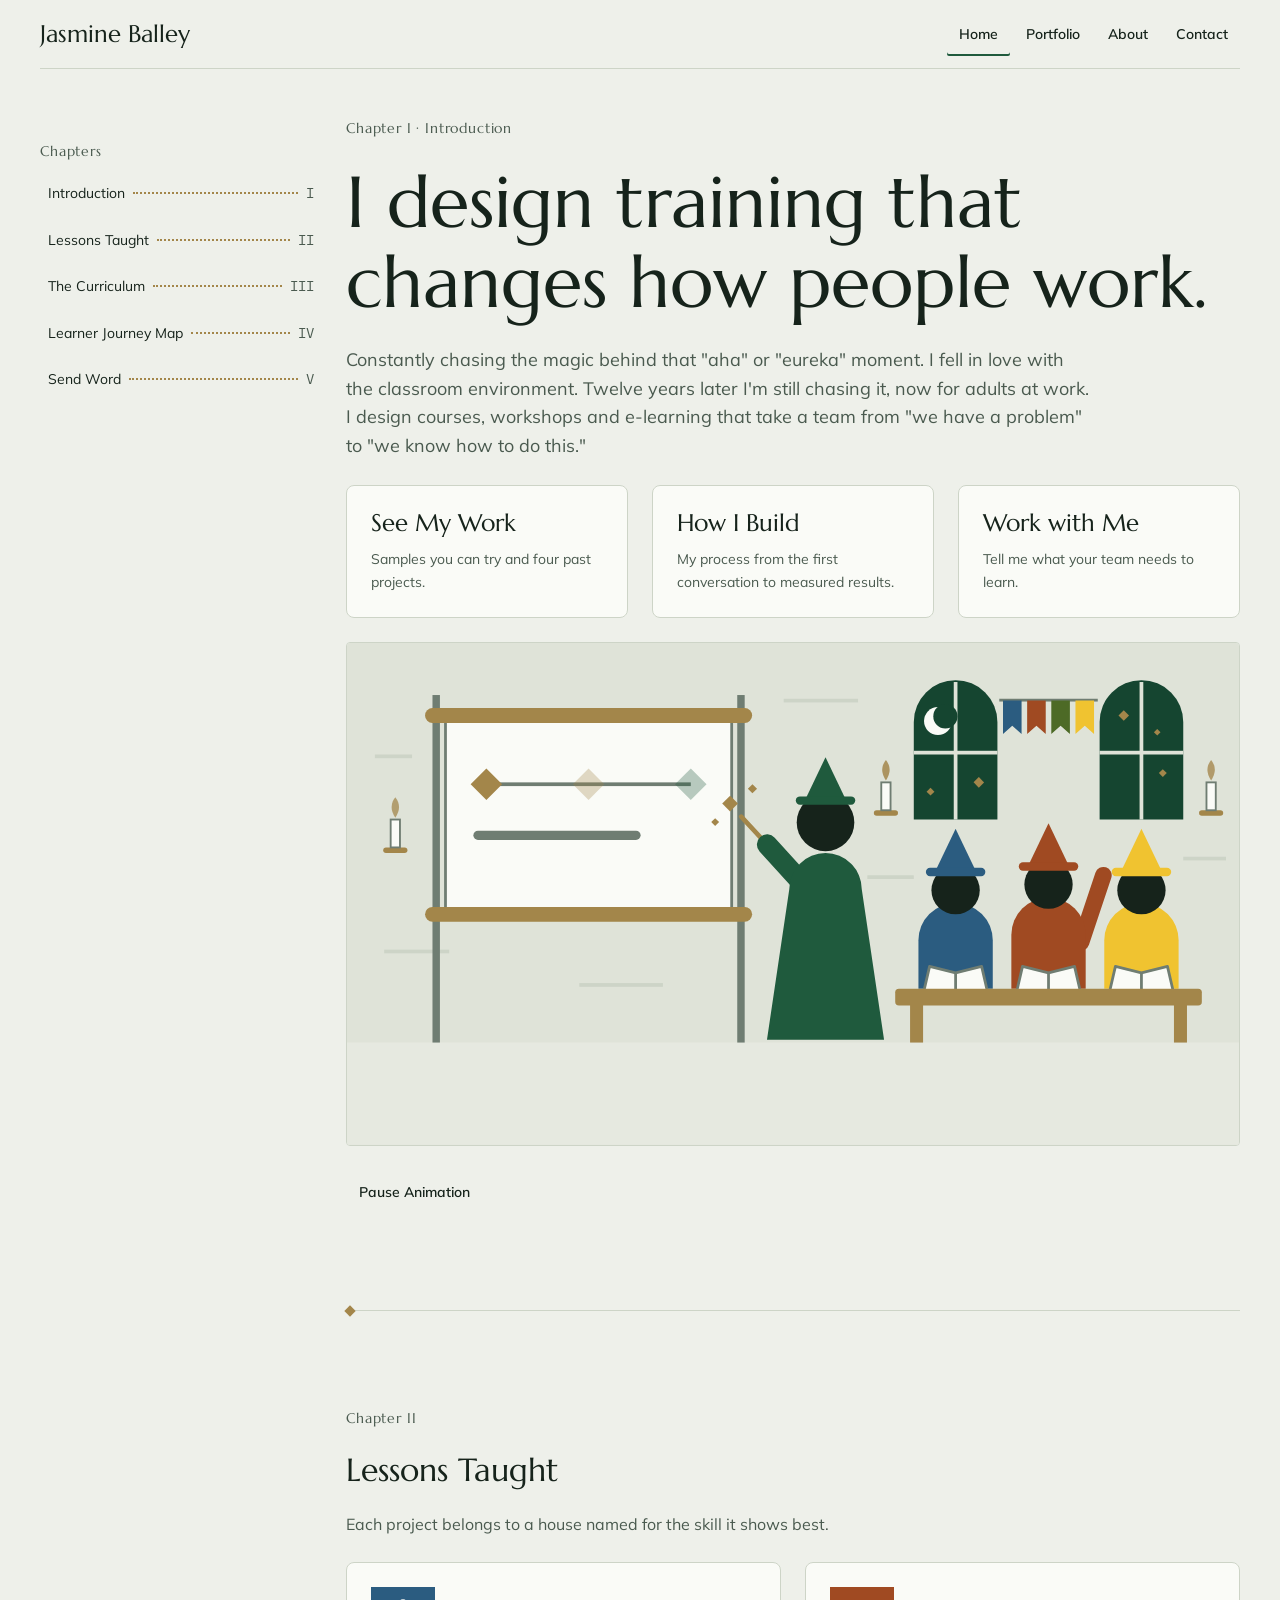
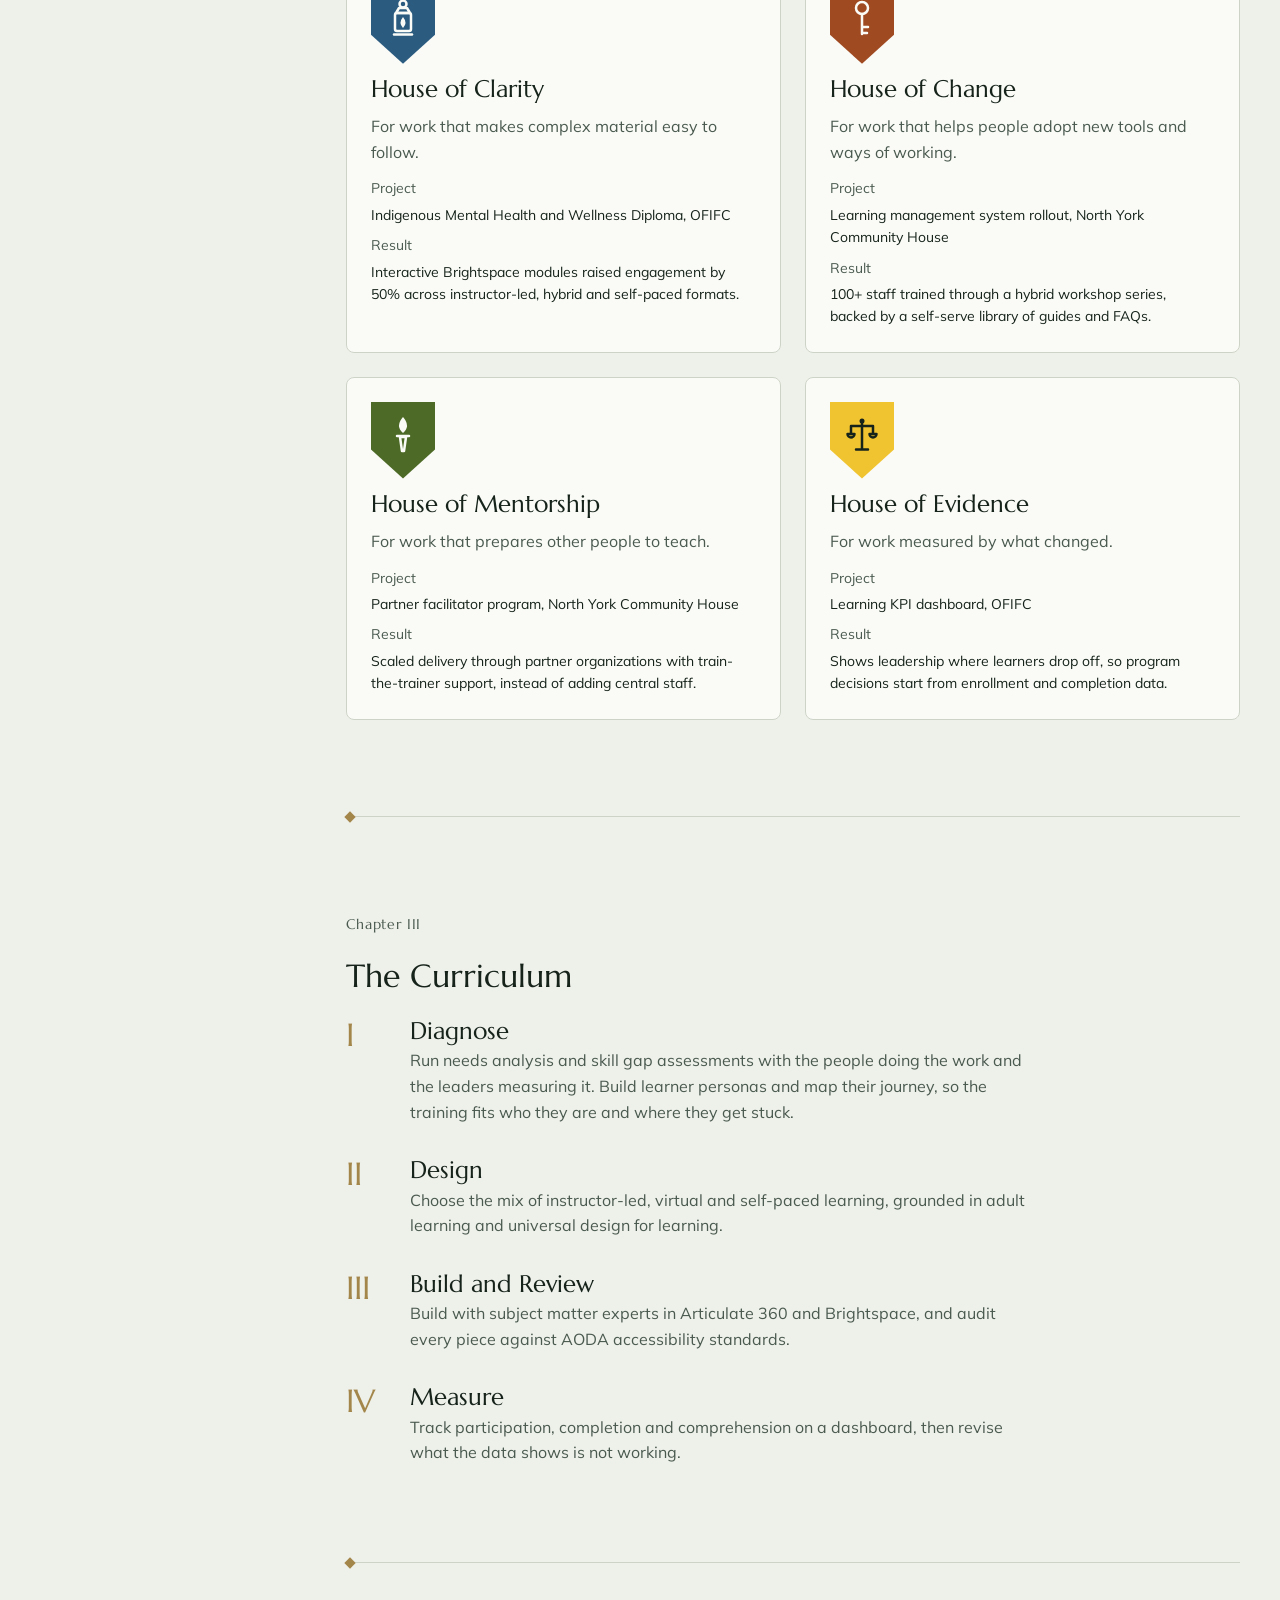
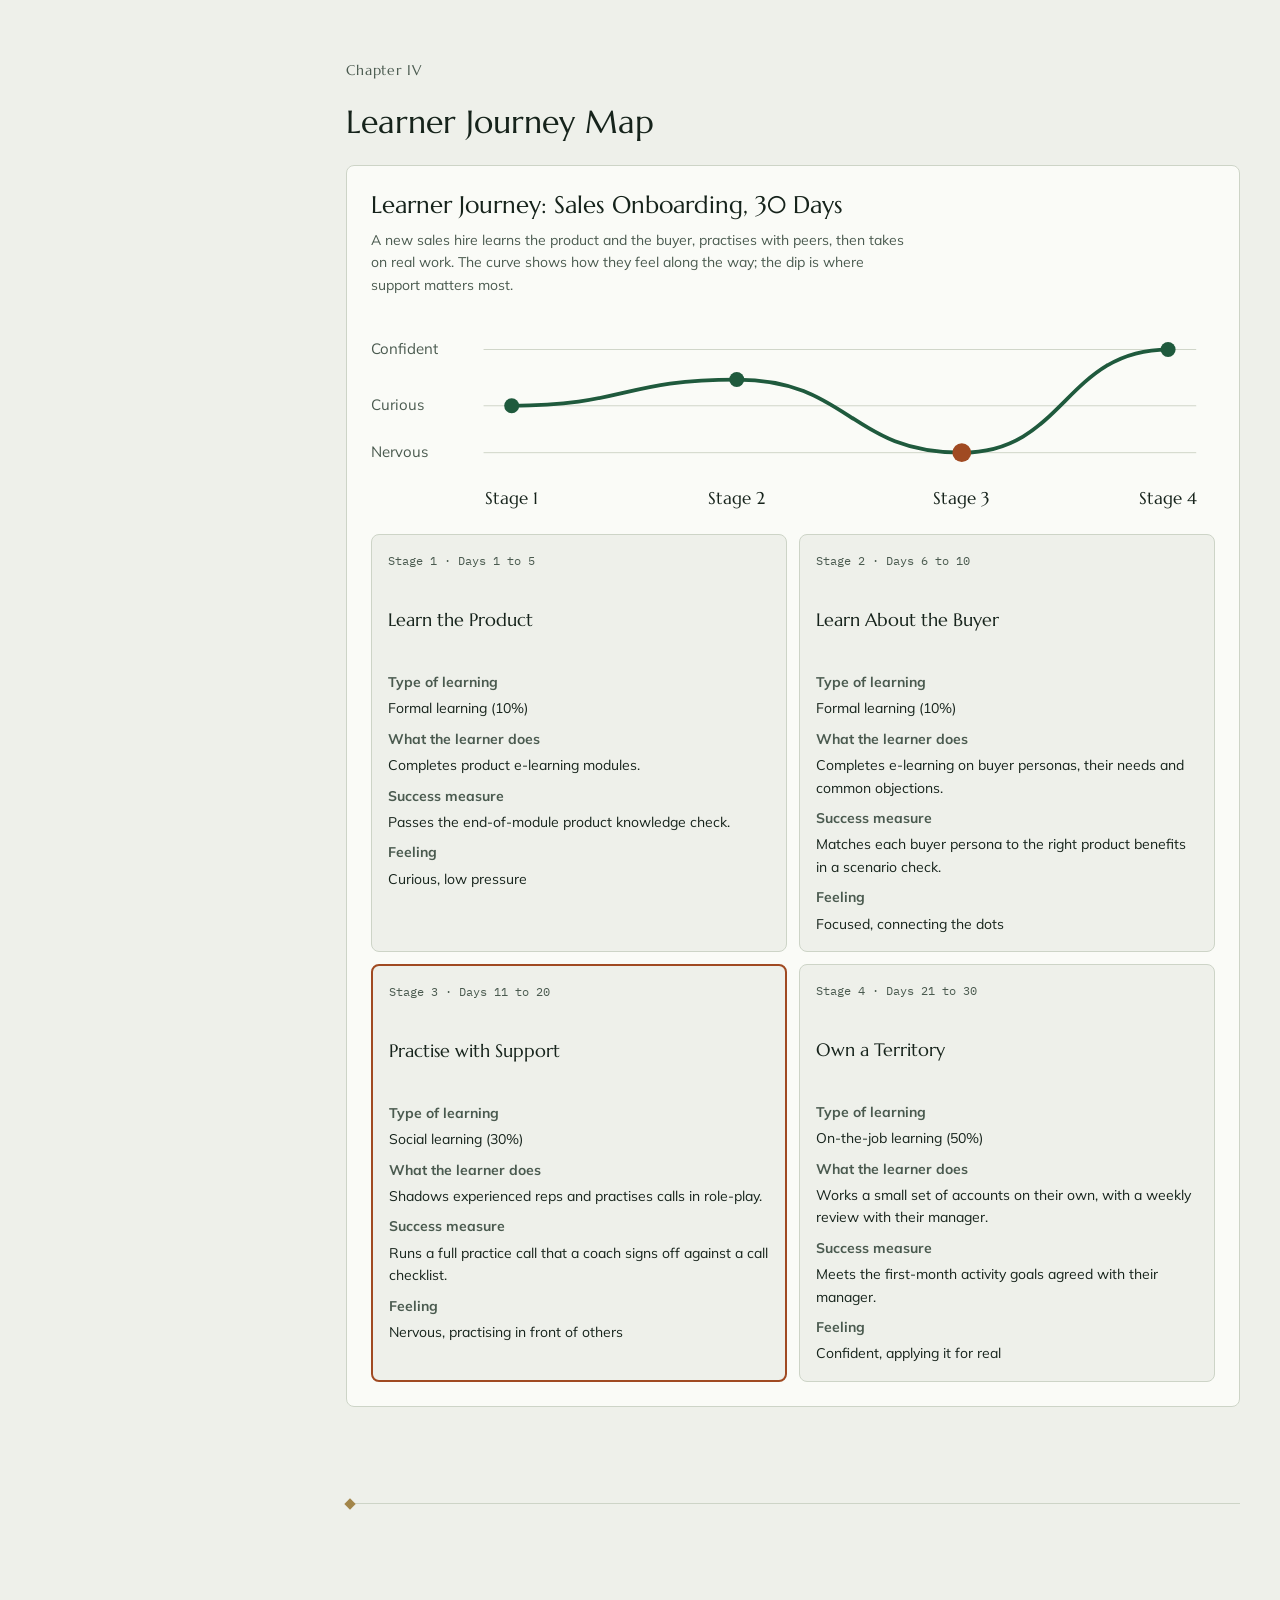
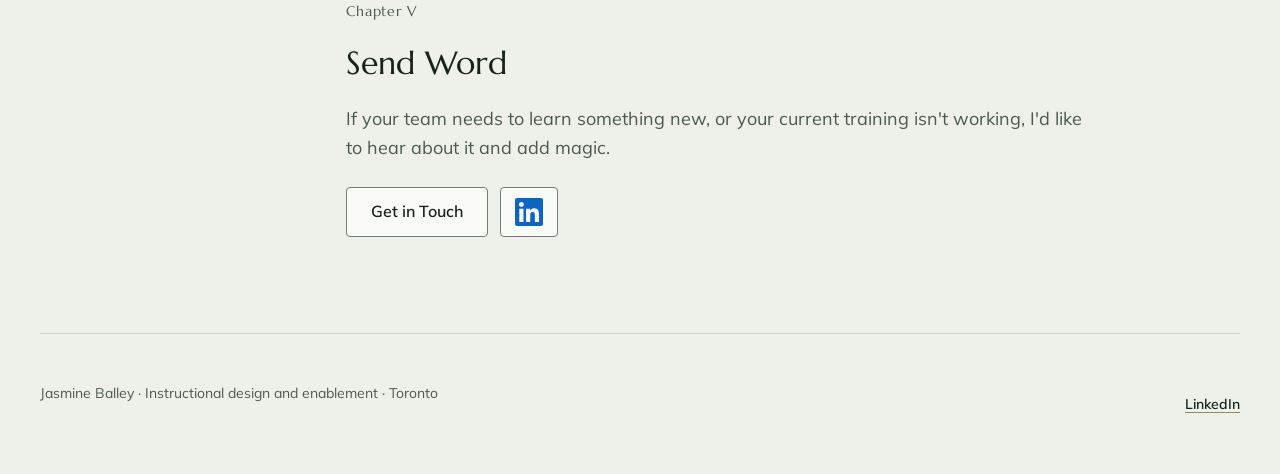
==== commit c233de43: "Add LinkedIn button beside Get in Touch on Home Icon from Font Awesome Free 6.5.2 (CC BY 4.0), attri" ====
--- a/index.html
+++ b/index.html
@@ -229,7 +229,9 @@
           <p class="eyebrow">Chapter V</p>
           <h2 class="chapter-title" id="c-5-h">Send Word</h2>
           <p class="lead">If your team needs to learn something new, or your current training isn't working, I'd like to hear about it and add magic.</p>
-          <div class="btn-row"><a class="btn btn-secondary" href="mailto:jasmineballey@live.com?subject=Training%20Project%20Enquiry" aria-label="Get in touch by email">Get in Touch</a></div>
+          <div class="btn-row"><a class="btn btn-secondary" href="mailto:jasmineballey@live.com?subject=Training%20Project%20Enquiry" aria-label="Get in touch by email">Get in Touch</a>
+            <a class="btn btn-secondary btn-icon" href="https://www.linkedin.com/in/jasmine-balley/" target="_blank" rel="noopener" aria-label="Jasmine Balley on LinkedIn (opens in a new tab)"><span class="icon-linkedin" aria-hidden="true"></span></a>
+          </div>
         </section>
       </main>
     </div>
--- a/tokens.css
+++ b/tokens.css
@@ -56,6 +56,7 @@
   --color-house-mentorship: #4d6a26;
   --color-house-evidence: #f0c330;
   --color-house-evidence-ink: #16231b;
+  --color-linkedin: #0a66c2; /* LinkedIn brand blue, icon only */
   --color-house-ink: #fafbf7;
 
   /* Spacing (4px base) */
--- a/site.css
+++ b/site.css
@@ -46,6 +46,8 @@
 .btn-ghost:active { background: var(--color-surface-sunken); }
 .btn:disabled, .btn[aria-disabled="true"] { background: var(--color-disabled-bg); color: var(--color-disabled-text); border-color: transparent; cursor: not-allowed; }
 .btn-row { display: flex; flex-wrap: wrap; gap: var(--space-3); }
+.btn-icon { min-width: var(--hit-min); padding-inline: var(--space-3); }
+.icon-linkedin { display: block; width: var(--space-6); height: var(--space-6); background-color: var(--color-linkedin); -webkit-mask: url(linkedin.svg) center / contain no-repeat; mask: url(linkedin.svg) center / contain no-repeat; }
 .btn-sm { min-height: var(--hit-min); padding-inline: var(--space-3); font-size: var(--text-2); }
 
 /* ---------- Component: Link ---------- */
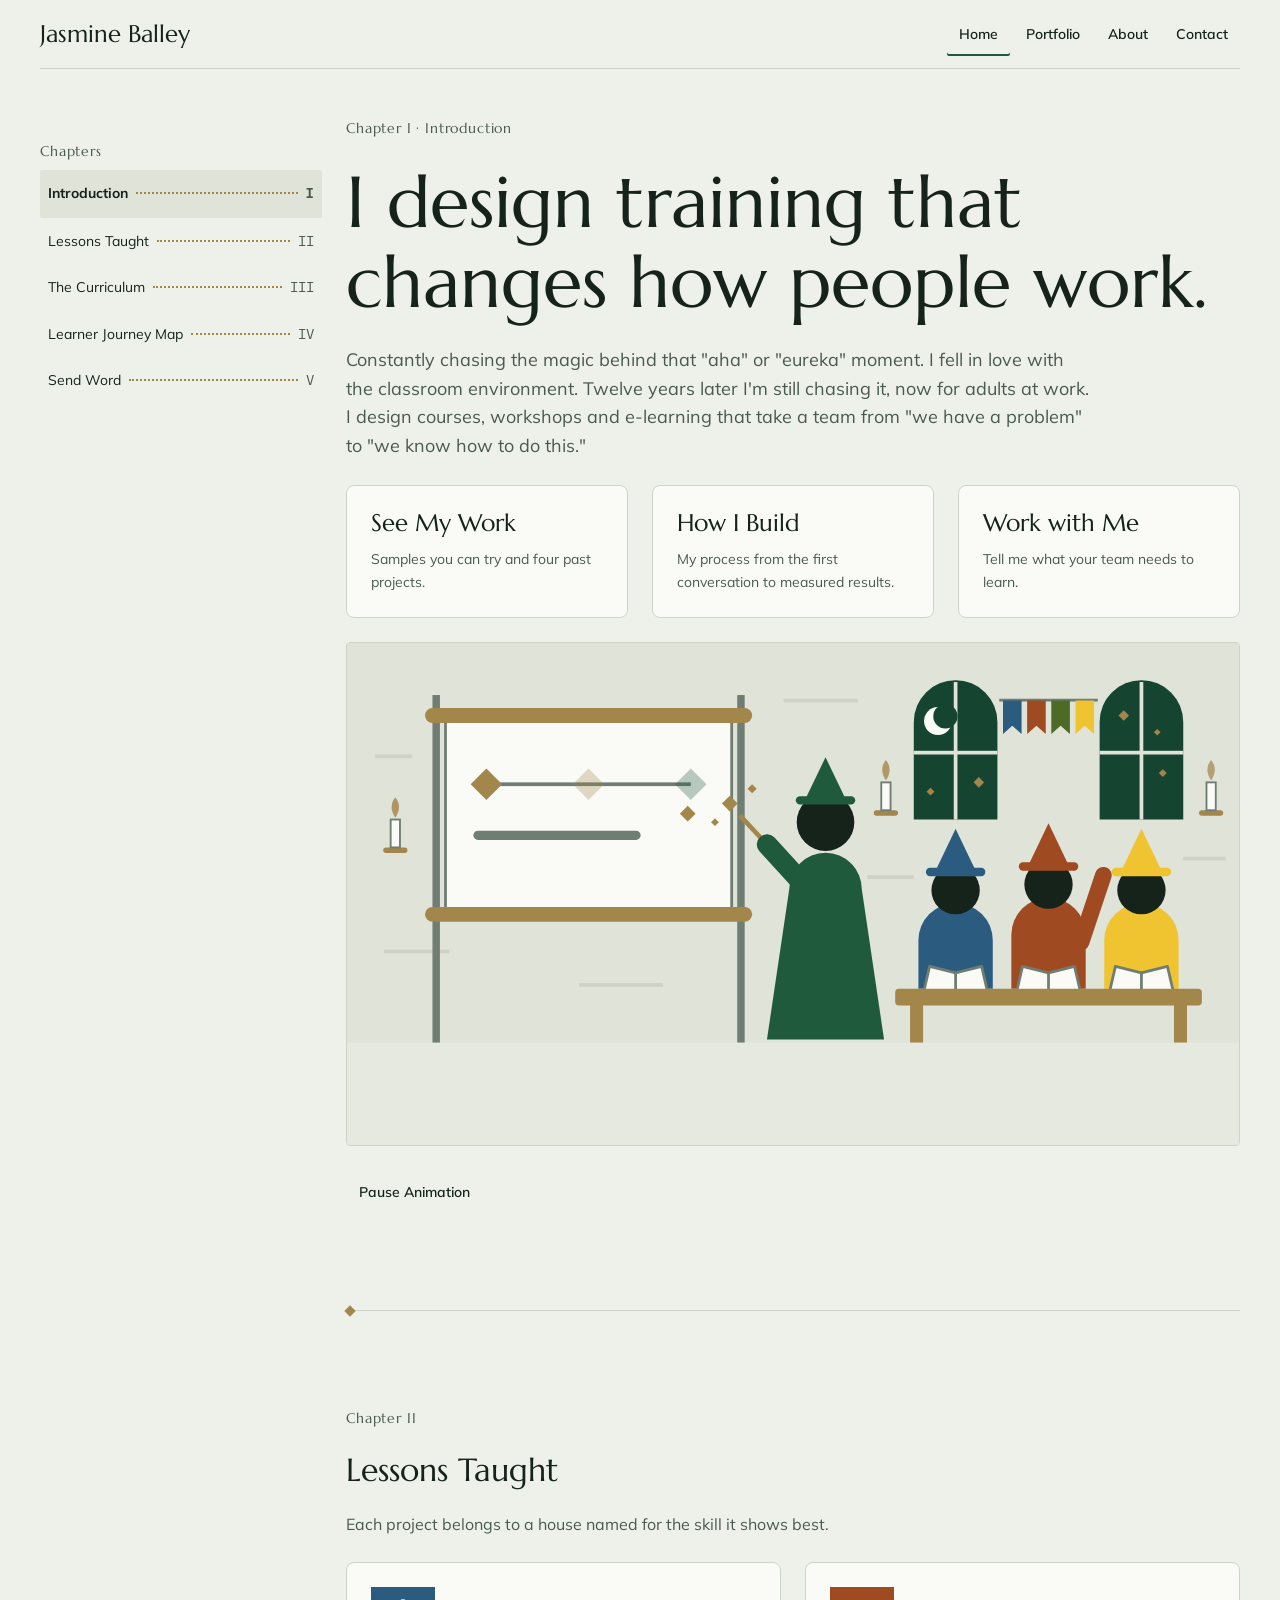
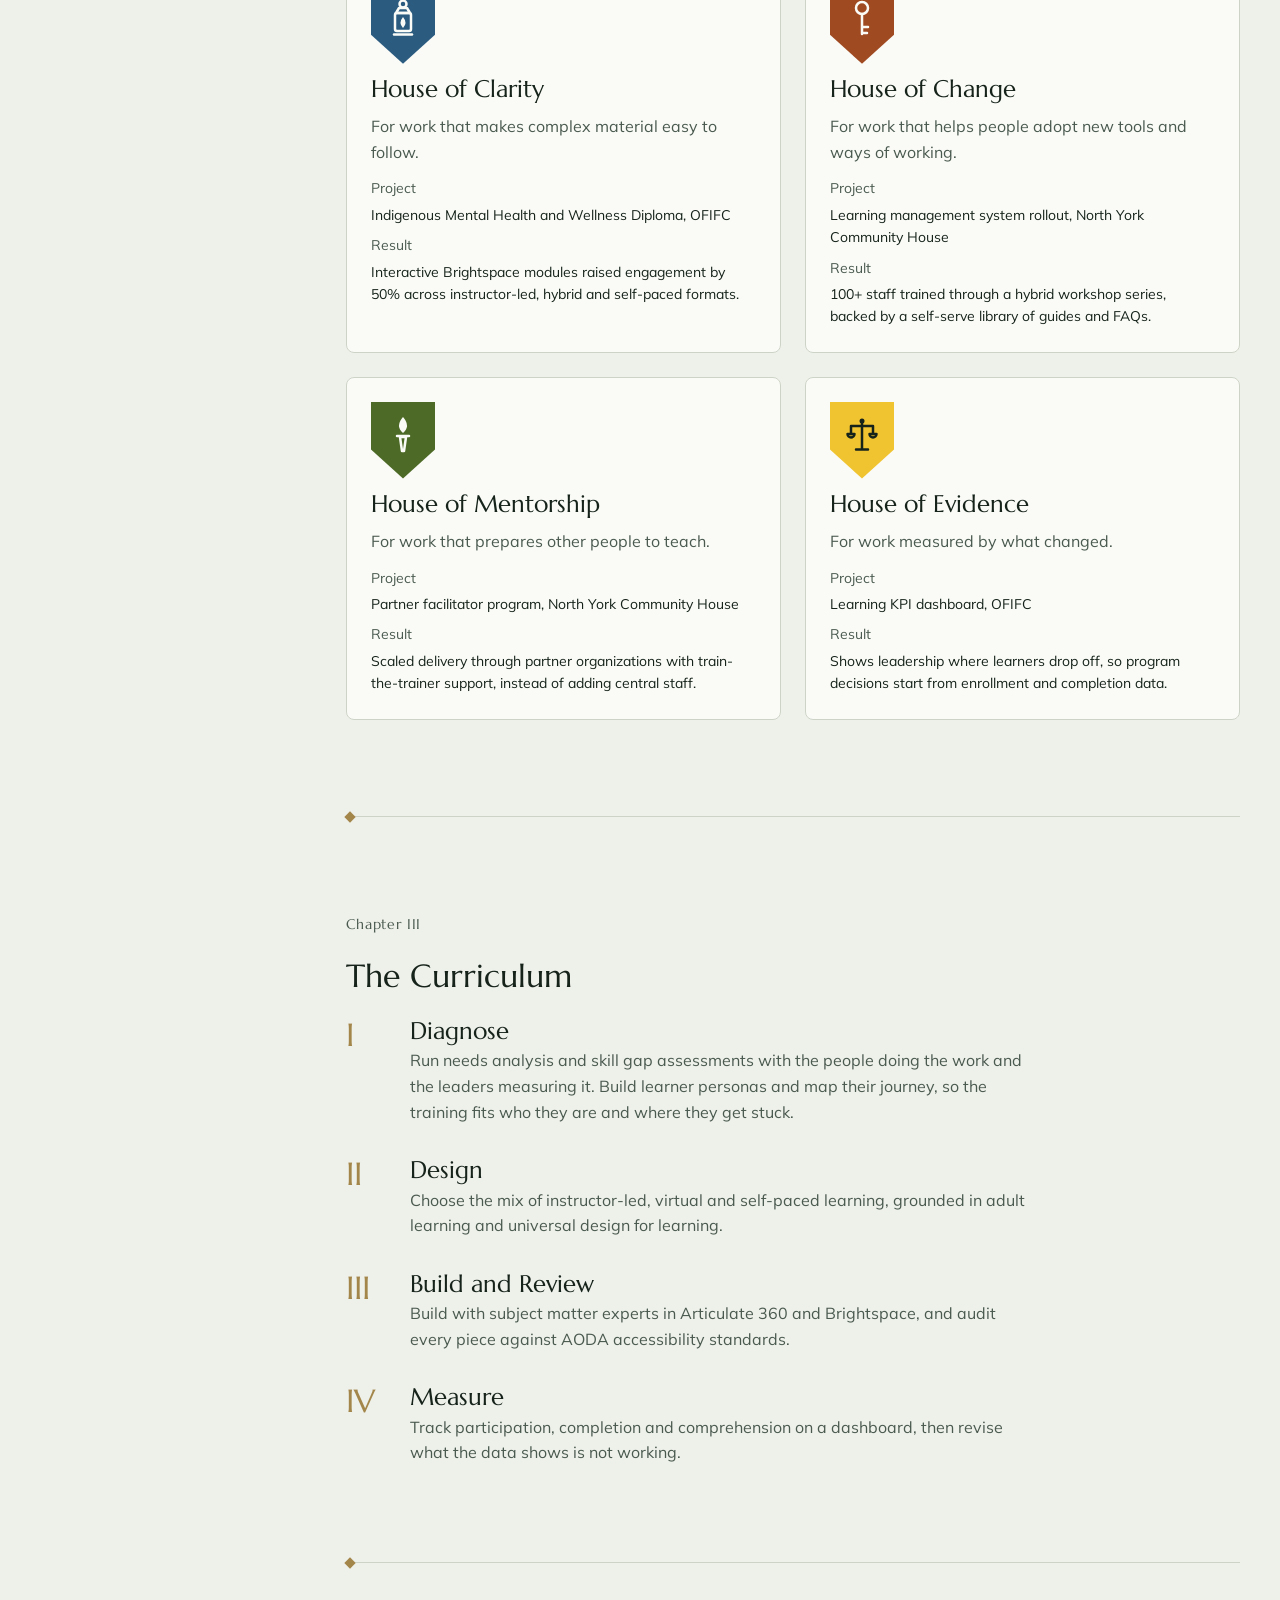
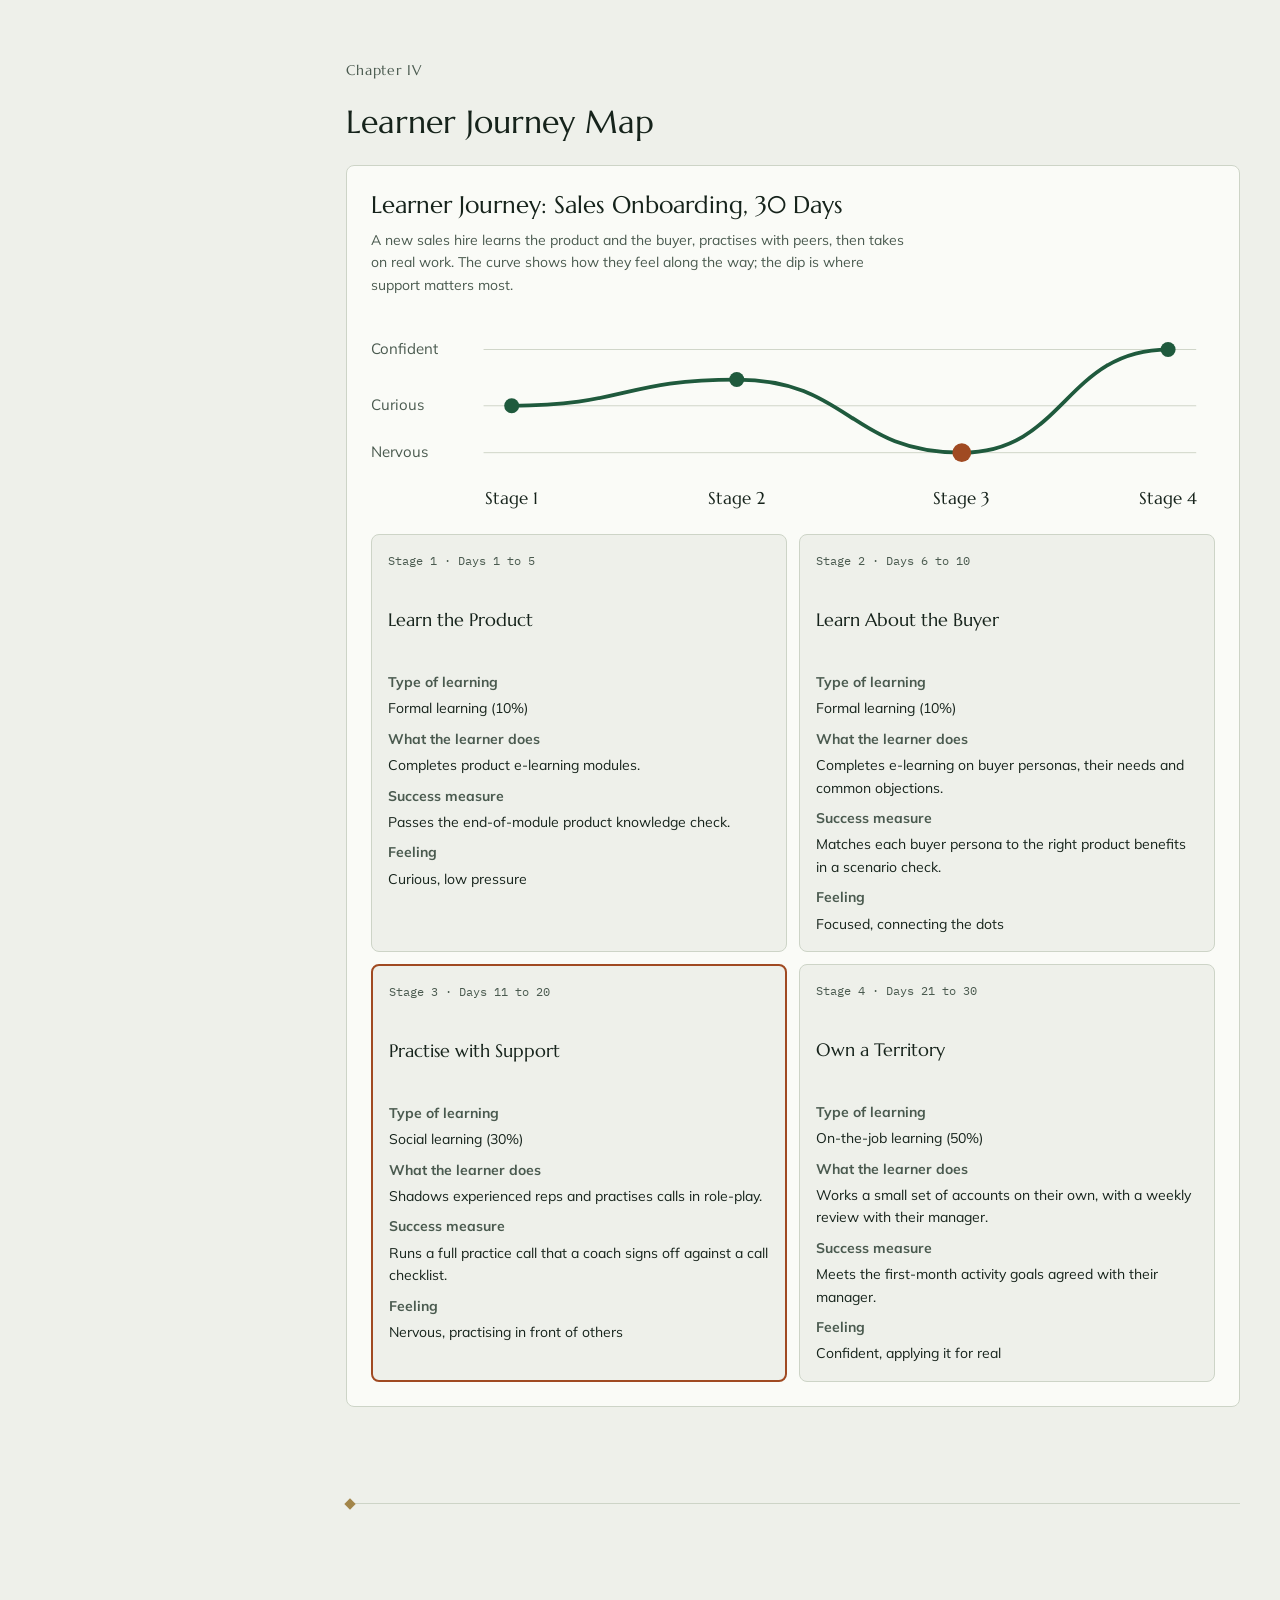
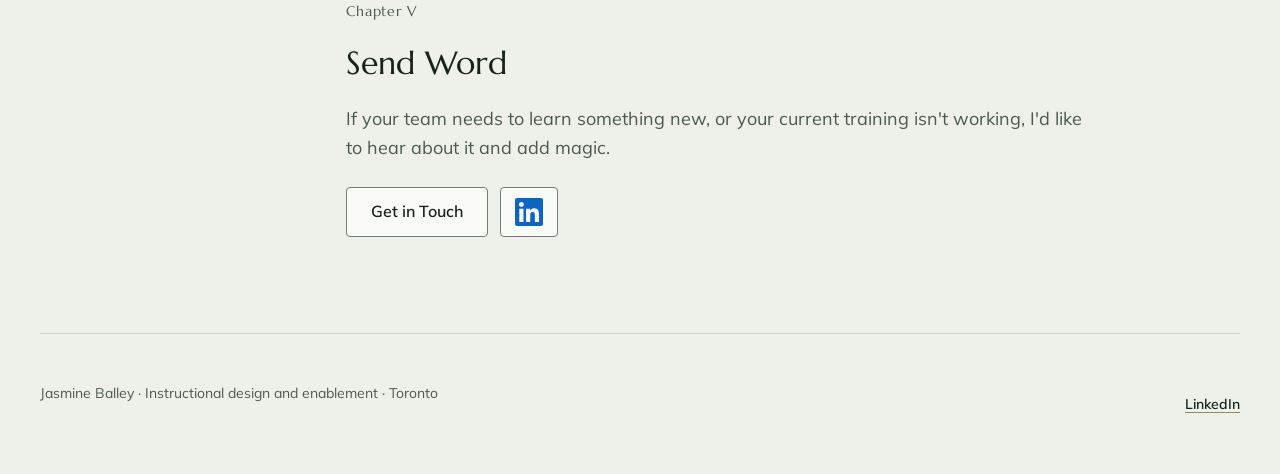
==== commit 6f6da113: "Start phone pages with Chapter I; move Chapters into a side panel On phones the Chapters list is rep" ====
--- a/index.html
+++ b/index.html
@@ -241,6 +241,7 @@
   <ul>
     <li><a class="link link-standalone" href="https://www.linkedin.com/in/jasmine-balley/" target="_blank" rel="noopener">LinkedIn</a></li>
   </ul>
+  <script src="chapters.js" defer></script>
 </footer>
   </div></div>
 </div>
--- a/tokens.css
+++ b/tokens.css
@@ -56,6 +56,7 @@
   --color-house-mentorship: #4d6a26;
   --color-house-evidence: #f0c330;
   --color-house-evidence-ink: #16231b;
+  --color-scrim: rgb(22 35 27 / 0.45);
   --color-linkedin: #0a66c2; /* LinkedIn brand blue, icon only */
   --color-house-ink: #fafbf7;
 
--- a/site.css
+++ b/site.css
@@ -167,6 +167,34 @@
 .toc .num { grid-column: 3; grid-row: 1; font-family: var(--font-mono); color: var(--color-text-muted); font-variant-numeric: tabular-nums; }
 .toc a:hover { background: var(--color-surface-hover); }
 .toc a:active { background: var(--color-surface-sunken); }
+.toc a[aria-current] { background: var(--color-surface-sunken); font-weight: var(--weight-bold); }
+
+/* Chapters on phones: the list moves into a side panel, opened from a tab on the right edge */
+.g12 > aside { display: none; }
+@container (min-width: 48em) { .g12 > aside { display: block; } }
+.toc-tab {
+  position: fixed; right: 0; top: 50%; transform: translateY(-50%); z-index: var(--z-sticky);
+  writing-mode: vertical-rl; min-width: var(--hit-min); min-height: calc(var(--hit-min) * 2);
+  padding: var(--space-4) var(--space-3); padding-right: calc(var(--space-3) + env(safe-area-inset-right, 0px));
+  border: 0; border-radius: var(--radius-lg) 0 0 var(--radius-lg);
+  background: var(--color-accent); color: var(--color-accent-contrast); box-shadow: var(--shadow-1);
+  font-family: var(--font-body); font-size: var(--text-2); font-weight: var(--weight-bold); letter-spacing: var(--tracking-label);
+  cursor: pointer; transition: background var(--duration-hover) var(--ease);
+}
+.toc-tab:hover { background: var(--color-accent-hover); }
+.toc-tab:active { background: var(--color-accent-active); }
+.toc-tab:focus-visible { outline: var(--focus-width) solid var(--color-focus); outline-offset: var(--focus-width); }
+.toc-drawer {
+  position: fixed; inset: 0 0 0 auto; margin: 0; width: 80%; max-width: var(--measure); height: 100%; max-height: 100%;
+  border: 0; padding: calc(var(--space-6) + env(safe-area-inset-top, 0px)) calc(var(--space-4) + env(safe-area-inset-right, 0px)) var(--space-6) var(--space-4);
+  background: var(--color-surface); color: var(--color-text); box-shadow: var(--shadow-1); overflow-y: auto;
+}
+.toc-drawer[open] { animation: toc-in var(--duration-state) var(--ease); }
+.toc-drawer::backdrop { background: var(--color-scrim); }
+@keyframes toc-in { from { transform: translateX(100%); } }
+.toc-drawer-head { display: flex; align-items: center; justify-content: space-between; gap: var(--space-4); padding-bottom: var(--space-4); }
+.toc-drawer-head h2 { font-family: var(--font-display); font-weight: var(--display-weight); font-size: var(--text-5); }
+.toc-drawer .toc { padding-block: 0; position: static; }
 
 /* Chapters */
 .chapter { display: grid; gap: var(--space-5); padding-block: var(--space-8); scroll-margin-top: var(--space-5); position: relative; border-top: var(--border-width) solid var(--color-border-subtle); }
